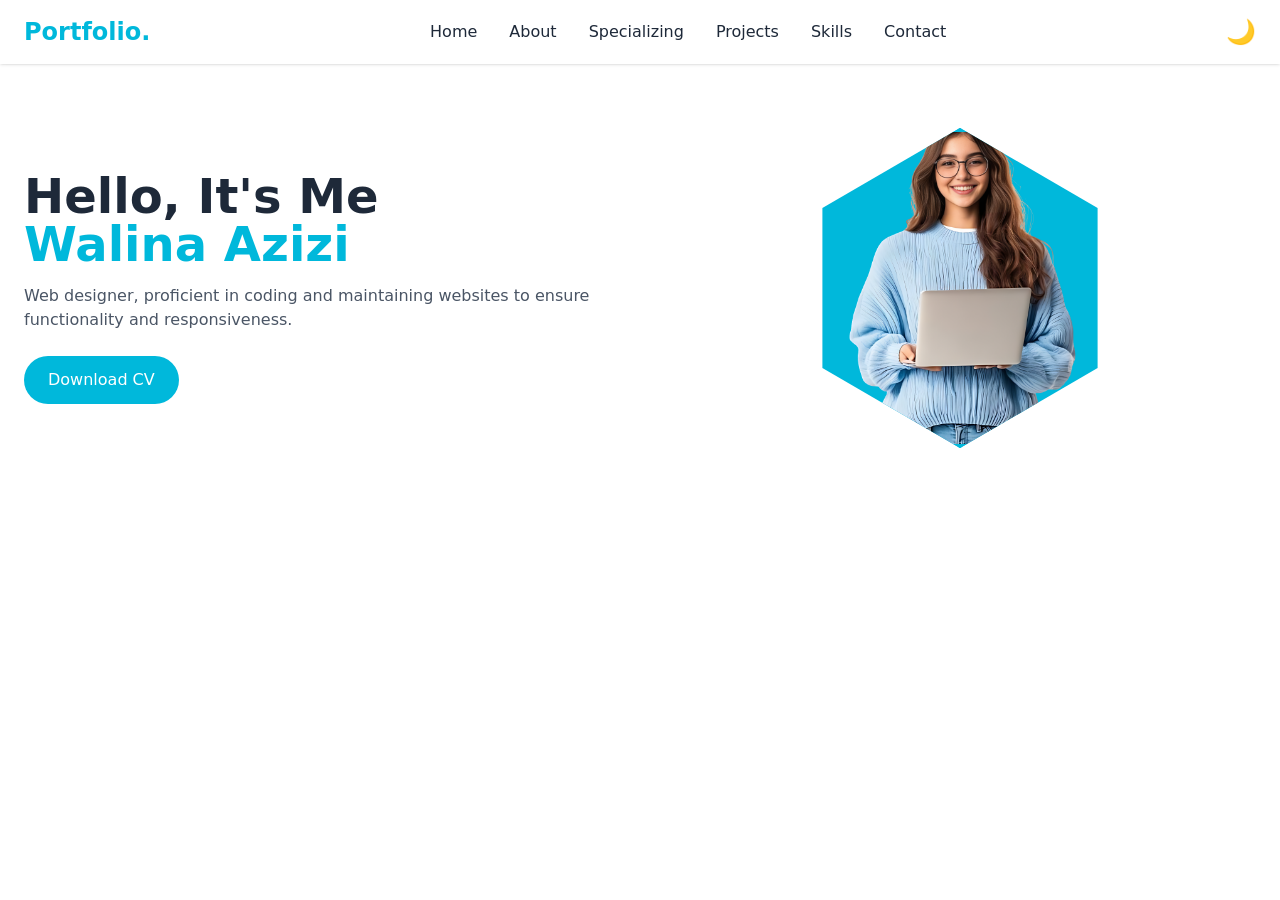
==== index.html @ a71f0e38 "add nav" ====
<!DOCTYPE html>
<html lang="en">
<head>
<meta charset="UTF-8">
<meta name="viewport" content="width=device-width, initial-scale=1.0">
<title>Walina Azizi Portfolio</title>
<link rel="stylesheet" href="output.css" />
<script>
tailwind.config = { darkMode: 'class' }
</script>

<style>
html { scroll-behavior: smooth; }
/* Hexagon shape using clip-path */

/* Hexagon with sharp top and bottom points */
.hexagon {
  clip-path: polygon(
    50% 0%,    /* top point */
    93% 25%,   /* top-right */
    93% 75%,   /* bottom-right */
    50% 100%,  /* bottom point */
    7% 75%,    /* bottom-left */
    7% 25%     /* top-left */
  );
}

/* Glowing cyan shadow */
.shadow-glow {
  box-shadow: 0 0 20px rgba(14, 165, 233, 0.7), 0 0 40px rgba(14, 165, 233, 0.5);
}

</style>

</head>

<body class="bg-white dark:bg-[#0f172a] text-gray-800 dark:text-white transition duration-500">

<!-- NAVBAR -->
<nav class="fixed w-full bg-white/80 dark:bg-[#0f172a]/90 backdrop-blur z-50 shadow">
<div class="max-w-7xl mx-auto px-6 py-4 flex justify-between items-center">

<h1 class="text-2xl font-bold text-cyan-500">Portfolio.</h1>

<ul class="hidden md:flex gap-8 font-medium">
<li><a href="#home" class="hover:text-cyan-500">Home</a></li>
<li><a href="#about" class="hover:text-cyan-500">About</a></li>
<li><a href="#specializing" class="hover:text-cyan-500">Specializing</a></li>
<li><a href="#projects" class="hover:text-cyan-500">Projects</a></li>
<li><a href="#skills" class="hover:text-cyan-500">Skills</a></li>
<li><a href="#contact" class="hover:text-cyan-500">Contact</a></li>
</ul>

<div class="flex items-center gap-4">
<button onclick="toggleTheme()" id="themeBtn" class="text-2xl">
🌙
</button>

<button onclick="toggleMenu()" class="md:hidden text-2xl">☰</button>
</div>

</div>

<!-- Mobile Menu -->
<div id="mobileMenu" class="hidden md:hidden bg-white dark:bg-[#0f172a] px-6 pb-4">
<a href="#home" class="block py-2">Home</a>
<a href="#about" class="block py-2">About</a>
<a href="#specializing" class="block py-2">Specializing</a>
<a href="#projects" class="block py-2">Projects</a>
<a href="#skills" class="block py-2">Skills</a>
<a href="#contact" class="block py-2">Contact</a>
</div>
</nav>


<!-- HOME -->
<section id="home" class="pt-32 pb-20 max-w-7xl mx-auto px-6 grid md:grid-cols-2 items-center gap-12">

<div class="text-center md:text-left">
<h2 class="text-4xl md:text-5xl font-bold mb-4">
Hello, It's Me <br>
<span class="text-cyan-500">Walina Azizi</span>
</h2>

<p class="mb-6 text-gray-600 dark:text-gray-300">
Web designer, proficient in coding and maintaining websites to ensure functionality and responsiveness.
</p>

<button class="bg-cyan-500 text-white px-6 py-3 rounded-full hover:scale-105 transition">
Download CV
</button>
</div>

<div class="flex justify-center">
<div class="hexagon w-60 h-60 md:w-80 md:h-80 border-4 border-cyan-500 shadow-glow bg-cyan-500 overflow-hidden flex items-center justify-center">
<img src="img9.png" class="w-40 md:w-64 object-cover">
</div>
</div>

</section>
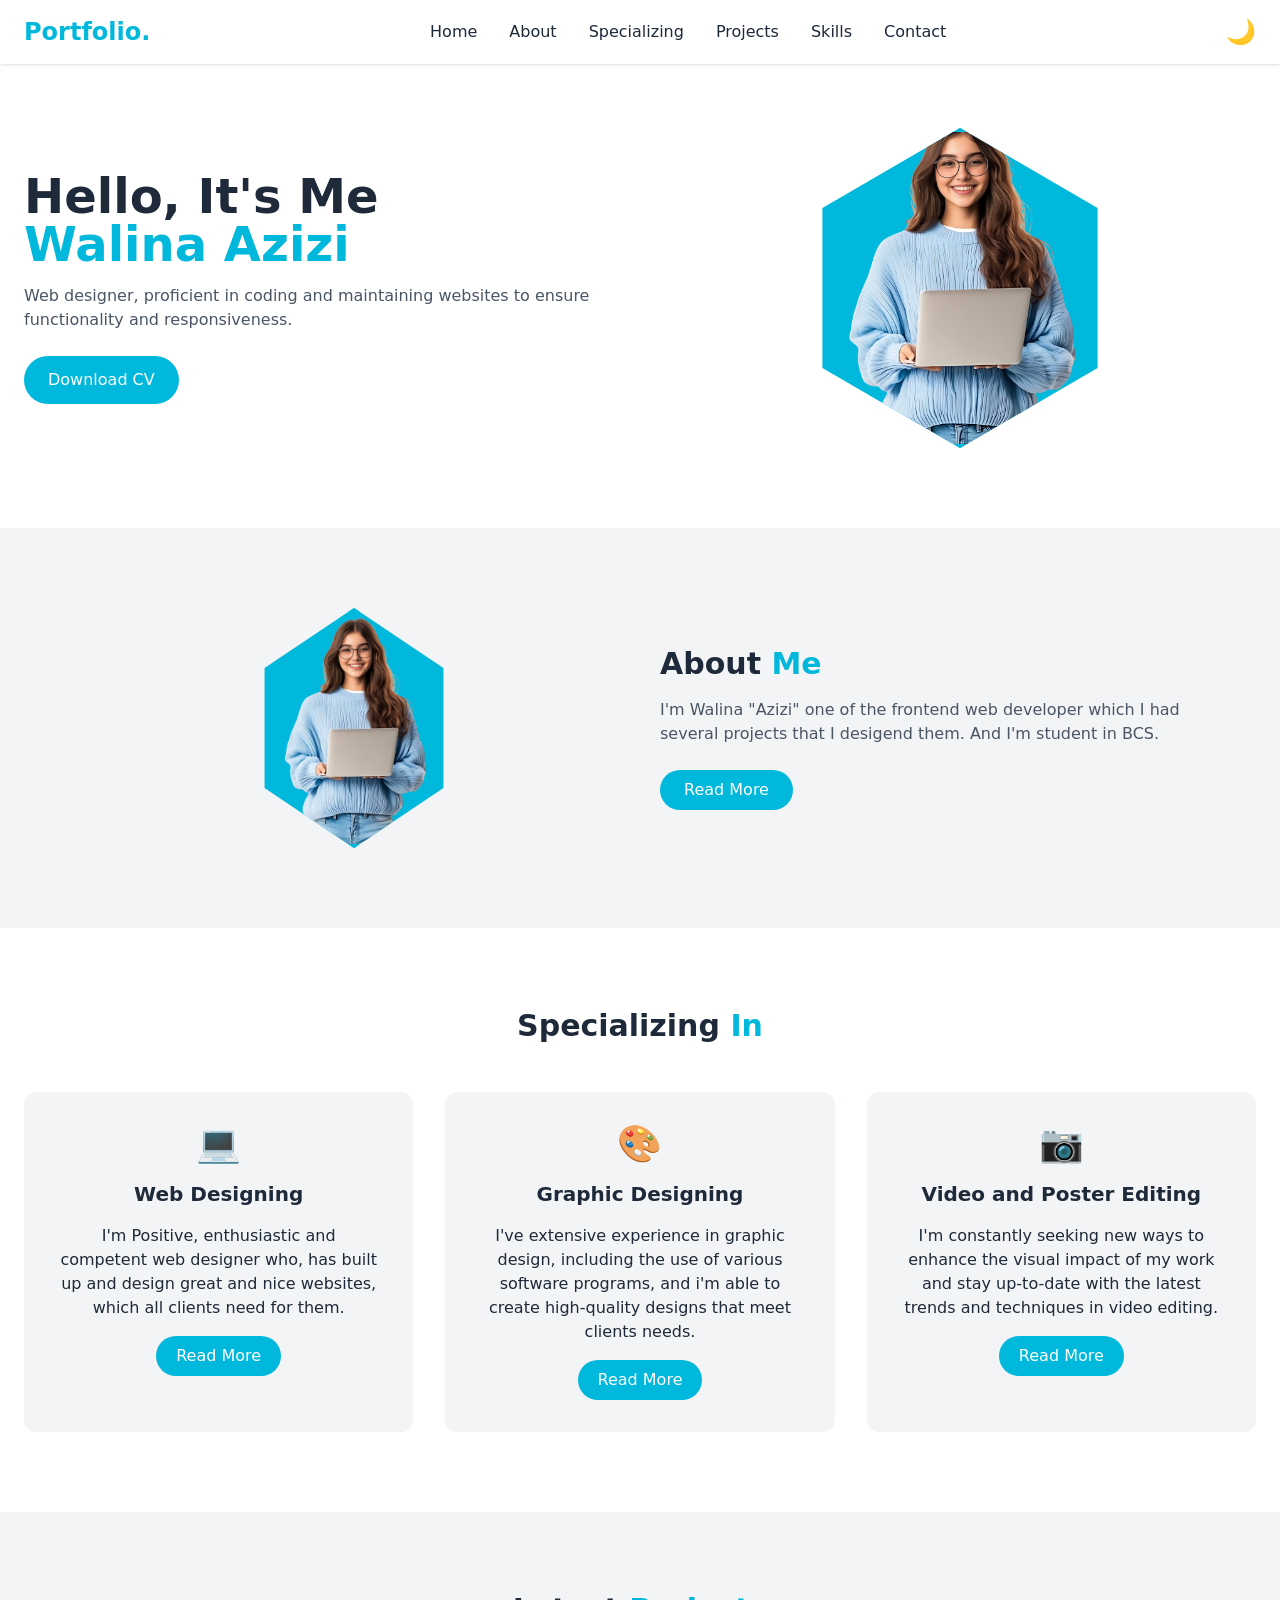
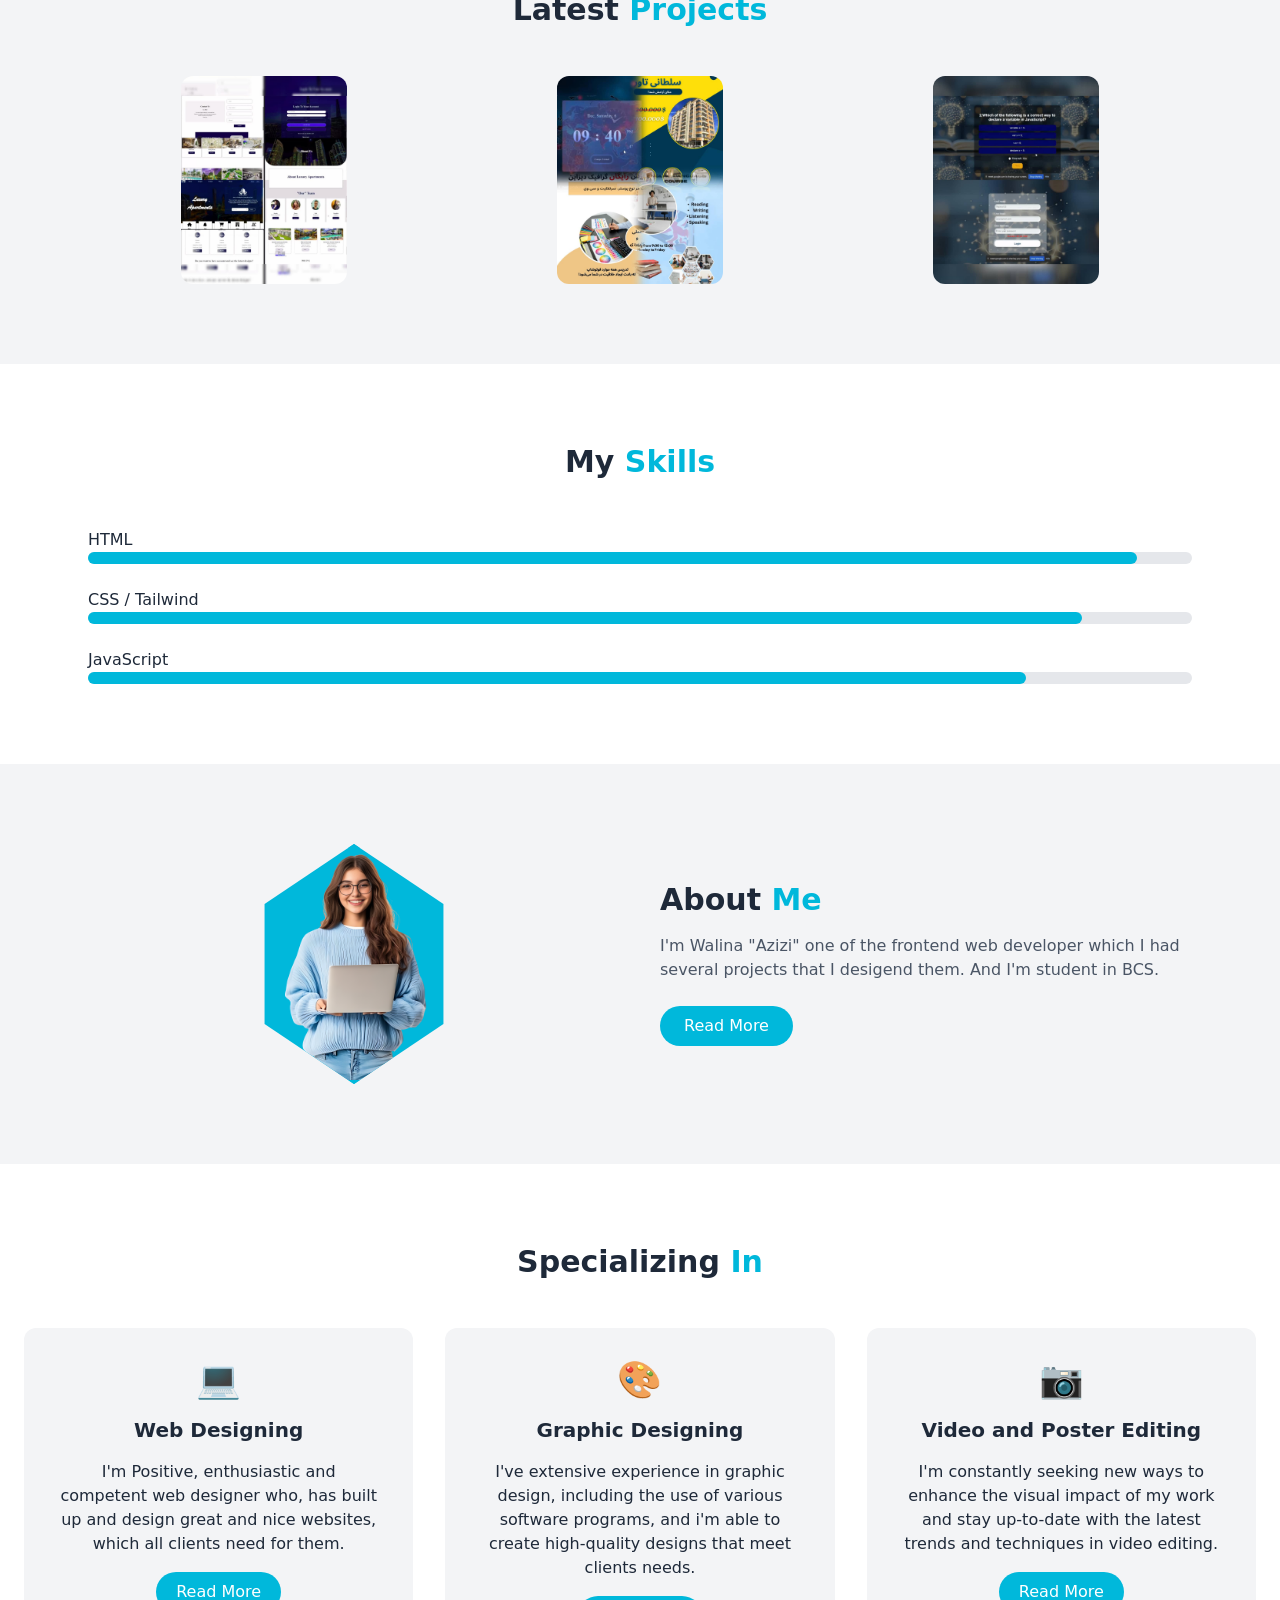
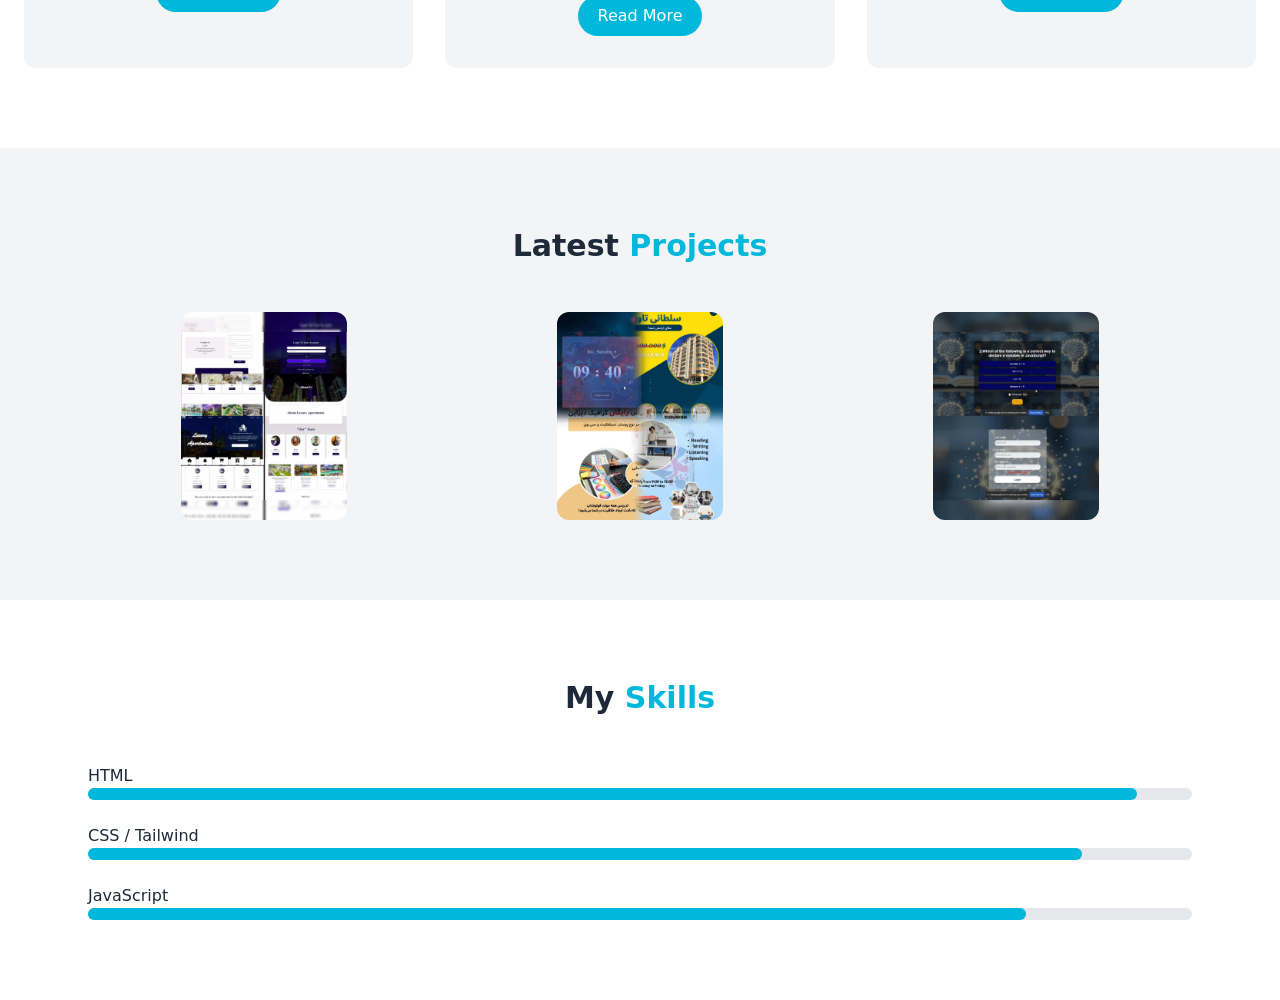
==== commit 336ea327: "add skil section" ====
--- a/index.html
+++ b/index.html
@@ -98,3 +98,281 @@
 </div>
 
 </section>
+<!-- ABOUT -->
+<section id="about" class="bg-gray-100 dark:bg-[#1e293b] py-20">
+<div class="max-w-6xl mx-auto px-6 grid md:grid-cols-2 gap-10 items-center">
+
+<div class="flex justify-center">
+<div class="hexagon w-52 h-60 border-4 border-cyan-500 bg-cyan-500 overflow-hidden flex items-center justify-center">
+<img src="img9.png" class="w-40 object-cover">
+</div>
+</div>
+
+<div class="text-center md:text-left">
+<h3 class="text-3xl font-bold mb-4">
+About <span class="text-cyan-500">Me</span>
+</h3>
+<p class="mb-6 text-gray-600 dark:text-gray-300">
+I'm Walina "Azizi" one of the frontend web developer which I had several projects that I desigend them. And I'm student in BCS.
+</p>
+<button class="bg-cyan-500 text-white px-6 py-2 rounded-full">
+Read More
+</button>
+</div>
+
+</div>
+</section>
+
+<!--  Specializing -->
+<section id="specializing" class="py-20 max-w-7xl mx-auto px-6">
+<h3 class="text-3xl font-bold text-center mb-12">
+  Specializing <span class="text-cyan-500">In</span>
+</h3>
+
+<div class="grid md:grid-cols-3 gap-8">
+
+<div class="p-8 bg-gray-100 dark:bg-[#1e293b] rounded-xl text-center hover:scale-105 transition">
+<div class="text-4xl text-cyan-500 mb-4">💻</div>
+<h4 class="font-bold text-xl mb-4">Web Designing</h4>
+<p class="mb-4"> I'm Positive, enthusiastic and
+  competent web designer who,
+  has built up and design great and
+  nice websites, which all clients
+  need for them.</p>
+<button class="bg-cyan-500 text-white px-5 py-2 rounded-full">Read More</button>
+</div>
+
+<div class="p-8 bg-gray-100 dark:bg-[#1e293b] rounded-xl text-center hover:scale-105 transition">
+<div class="text-4xl text-cyan-500 mb-4">🎨</div>
+<h4 class="font-bold text-xl mb-4">Graphic Designing</h4>
+<p class="mb-4">I've extensive experience in graphic design, including the use of various
+  software programs, and i'm able
+  to create high-quality designs
+  that meet clients needs.</p>
+<button class="bg-cyan-500 text-white px-5 py-2 rounded-full">Read More</button>
+</div>
+
+<div class="p-8 bg-gray-100 dark:bg-[#1e293b] rounded-xl text-center hover:scale-105 transition">
+<div class="text-4xl text-cyan-500 mb-4">📷</div>
+<h4 class="font-bold text-xl mb-4">Video and Poster Editing</h4>
+<p class="mb-4">I'm constantly seeking new ways to
+  enhance the visual impact
+  of my work and stay up-to-date
+  with the latest trends and
+  techniques in video editing.</p>
+<button class="bg-cyan-500 text-white px-5 py-2 rounded-full">Read More</button>
+</div>
+
+</div>
+</section>
+
+
+<!-- PROJECTS  -->
+<section id="projects" class="py-20 bg-gray-100 dark:bg-[#1e293b]">
+<div class="max-w-6xl mx-auto px-6">
+
+<h3 class="text-3xl font-bold text-center mb-12">
+Latest <span class="text-cyan-500">Projects</span>
+</h3>
+
+<div class="grid sm:grid-cols-2 md:grid-cols-3 gap-6">
+
+<div class="rounded-xl overflow-hidden group relative max-w-xs mx-auto">
+<img src="project5.jpeg" class="w-full h-52 object-cover">
+<div class="absolute inset-0 bg-cyan-500/80 flex items-center justify-center opacity-0 group-hover:opacity-100 transition">
+<button class="bg-white text-black px-4 py-2 rounded-full text-sm">
+View
+</button>
+</div>
+</div>
+
+<div class="rounded-xl overflow-hidden group relative max-w-xs mx-auto">
+<img src="project2.jpeg" class="w-full h-52 object-cover">
+<div class="absolute inset-0 bg-cyan-500/80 flex items-center justify-center opacity-0 group-hover:opacity-100 transition">
+<button class="bg-white text-black px-4 py-2 rounded-full text-sm">
+View
+</button>
+</div>
+</div>
+
+<div class="rounded-xl overflow-hidden group relative max-w-xs mx-auto">
+<img src="project4.jpeg" class="w-full h-52 object-cover">
+<div class="absolute inset-0 bg-cyan-500/80 flex items-center justify-center opacity-0 group-hover:opacity-100 transition">
+<button class="bg-white text-black px-4 py-2 rounded-full text-sm">
+View
+</button>
+</div>
+</div>
+
+</div>
+</div>
+</section>
+
+<!-- SKILLS  -->
+<section id="skills" class="py-20 max-w-6xl mx-auto px-6">
+<h3 class="text-3xl font-bold text-center mb-12">
+My <span class="text-cyan-500">Skills</span>
+</h3>
+
+<div class="space-y-6">
+<div>
+<p>HTML</p>
+<div class="w-full bg-gray-200 dark:bg-gray-700 rounded-full h-3">
+<div class="bg-cyan-500 h-3 rounded-full w-[95%]"></div>
+</div>
+</div>
+
+<div>
+<p>CSS / Tailwind</p>
+<div class="w-full bg-gray-200 dark:bg-gray-700 rounded-full h-3">
+<div class="bg-cyan-500 h-3 rounded-full w-[90%]"></div>
+</div>
+</div>
+
+<div>
+<p>JavaScript</p>
+<div class="w-full bg-gray-200 dark:bg-gray-700 rounded-full h-3">
+<div class="bg-cyan-500 h-3 rounded-full w-[85%]"></div>
+</div>
+</div>
+</div>
+</section>
+<!-- ABOUT -->
+<section id="about" class="bg-gray-100 dark:bg-[#1e293b] py-20">
+<div class="max-w-6xl mx-auto px-6 grid md:grid-cols-2 gap-10 items-center">
+
+<div class="flex justify-center">
+<div class="hexagon w-52 h-60 border-4 border-cyan-500 bg-cyan-500 overflow-hidden flex items-center justify-center">
+<img src="img9.png" class="w-40 object-cover">
+</div>
+</div>
+
+<div class="text-center md:text-left">
+<h3 class="text-3xl font-bold mb-4">
+About <span class="text-cyan-500">Me</span>
+</h3>
+<p class="mb-6 text-gray-600 dark:text-gray-300">
+I'm Walina "Azizi" one of the frontend web developer which I had several projects that I desigend them. And I'm student in BCS.
+</p>
+<button class="bg-cyan-500 text-white px-6 py-2 rounded-full">
+Read More
+</button>
+</div>
+
+</div>
+</section>
+
+<!--  Specializing -->
+<section id="specializing" class="py-20 max-w-7xl mx-auto px-6">
+<h3 class="text-3xl font-bold text-center mb-12">
+  Specializing <span class="text-cyan-500">In</span>
+</h3>
+
+<div class="grid md:grid-cols-3 gap-8">
+
+<div class="p-8 bg-gray-100 dark:bg-[#1e293b] rounded-xl text-center hover:scale-105 transition">
+<div class="text-4xl text-cyan-500 mb-4">💻</div>
+<h4 class="font-bold text-xl mb-4">Web Designing</h4>
+<p class="mb-4"> I'm Positive, enthusiastic and
+  competent web designer who,
+  has built up and design great and
+  nice websites, which all clients
+  need for them.</p>
+<button class="bg-cyan-500 text-white px-5 py-2 rounded-full">Read More</button>
+</div>
+
+<div class="p-8 bg-gray-100 dark:bg-[#1e293b] rounded-xl text-center hover:scale-105 transition">
+<div class="text-4xl text-cyan-500 mb-4">🎨</div>
+<h4 class="font-bold text-xl mb-4">Graphic Designing</h4>
+<p class="mb-4">I've extensive experience in graphic design, including the use of various
+  software programs, and i'm able
+  to create high-quality designs
+  that meet clients needs.</p>
+<button class="bg-cyan-500 text-white px-5 py-2 rounded-full">Read More</button>
+</div>
+
+<div class="p-8 bg-gray-100 dark:bg-[#1e293b] rounded-xl text-center hover:scale-105 transition">
+<div class="text-4xl text-cyan-500 mb-4">📷</div>
+<h4 class="font-bold text-xl mb-4">Video and Poster Editing</h4>
+<p class="mb-4">I'm constantly seeking new ways to
+  enhance the visual impact
+  of my work and stay up-to-date
+  with the latest trends and
+  techniques in video editing.</p>
+<button class="bg-cyan-500 text-white px-5 py-2 rounded-full">Read More</button>
+</div>
+
+</div>
+</section>
+
+
+<!-- PROJECTS  -->
+<section id="projects" class="py-20 bg-gray-100 dark:bg-[#1e293b]">
+<div class="max-w-6xl mx-auto px-6">
+
+<h3 class="text-3xl font-bold text-center mb-12">
+Latest <span class="text-cyan-500">Projects</span>
+</h3>
+
+<div class="grid sm:grid-cols-2 md:grid-cols-3 gap-6">
+
+<div class="rounded-xl overflow-hidden group relative max-w-xs mx-auto">
+<img src="project5.jpeg" class="w-full h-52 object-cover">
+<div class="absolute inset-0 bg-cyan-500/80 flex items-center justify-center opacity-0 group-hover:opacity-100 transition">
+<button class="bg-white text-black px-4 py-2 rounded-full text-sm">
+View
+</button>
+</div>
+</div>
+
+<div class="rounded-xl overflow-hidden group relative max-w-xs mx-auto">
+<img src="project2.jpeg" class="w-full h-52 object-cover">
+<div class="absolute inset-0 bg-cyan-500/80 flex items-center justify-center opacity-0 group-hover:opacity-100 transition">
+<button class="bg-white text-black px-4 py-2 rounded-full text-sm">
+View
+</button>
+</div>
+</div>
+
+<div class="rounded-xl overflow-hidden group relative max-w-xs mx-auto">
+<img src="project4.jpeg" class="w-full h-52 object-cover">
+<div class="absolute inset-0 bg-cyan-500/80 flex items-center justify-center opacity-0 group-hover:opacity-100 transition">
+<button class="bg-white text-black px-4 py-2 rounded-full text-sm">
+View
+</button>
+</div>
+</div>
+
+</div>
+</div>
+</section>
+
+<!-- SKILLS  -->
+<section id="skills" class="py-20 max-w-6xl mx-auto px-6">
+<h3 class="text-3xl font-bold text-center mb-12">
+My <span class="text-cyan-500">Skills</span>
+</h3>
+
+<div class="space-y-6">
+<div>
+<p>HTML</p>
+<div class="w-full bg-gray-200 dark:bg-gray-700 rounded-full h-3">
+<div class="bg-cyan-500 h-3 rounded-full w-[95%]"></div>
+</div>
+</div>
+
+<div>
+<p>CSS / Tailwind</p>
+<div class="w-full bg-gray-200 dark:bg-gray-700 rounded-full h-3">
+<div class="bg-cyan-500 h-3 rounded-full w-[90%]"></div>
+</div>
+</div>
+
+<div>
+<p>JavaScript</p>
+<div class="w-full bg-gray-200 dark:bg-gray-700 rounded-full h-3">
+<div class="bg-cyan-500 h-3 rounded-full w-[85%]"></div>
+</div>
+</div>
+</div>
+</section>
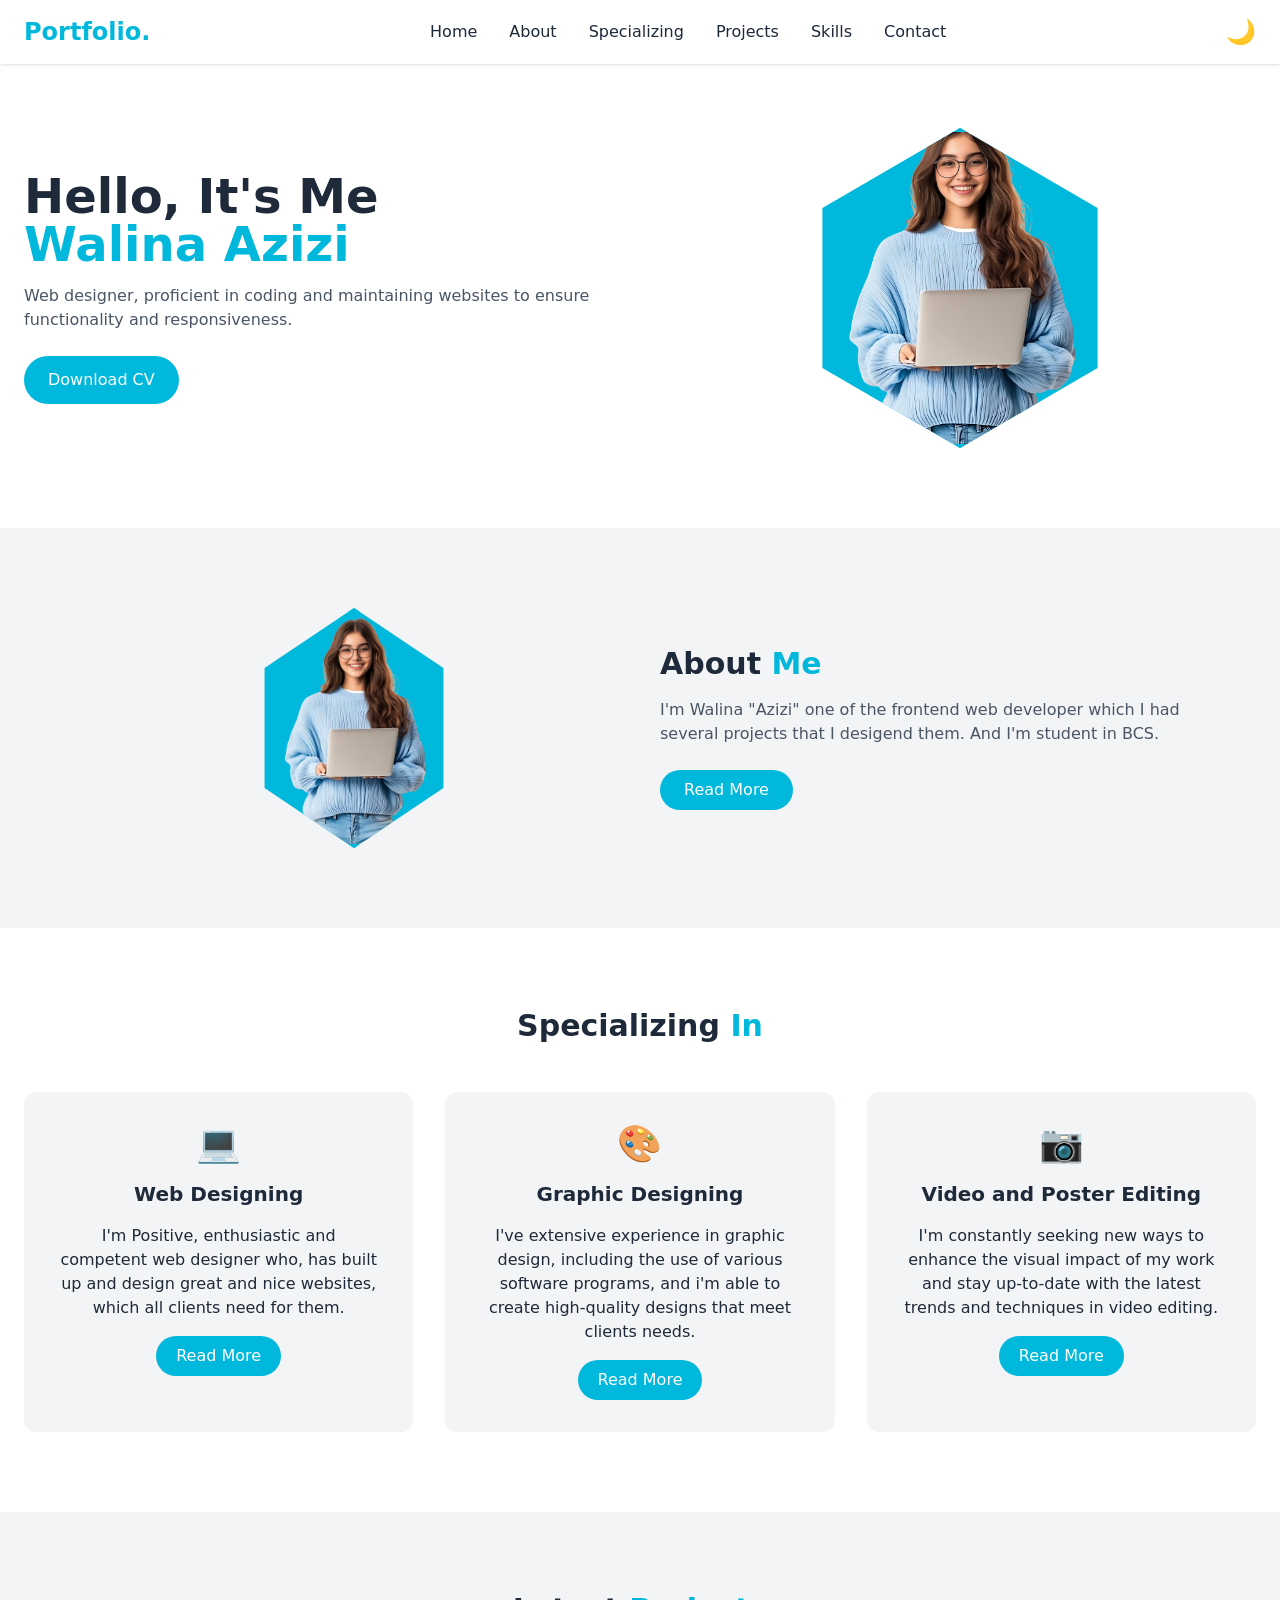
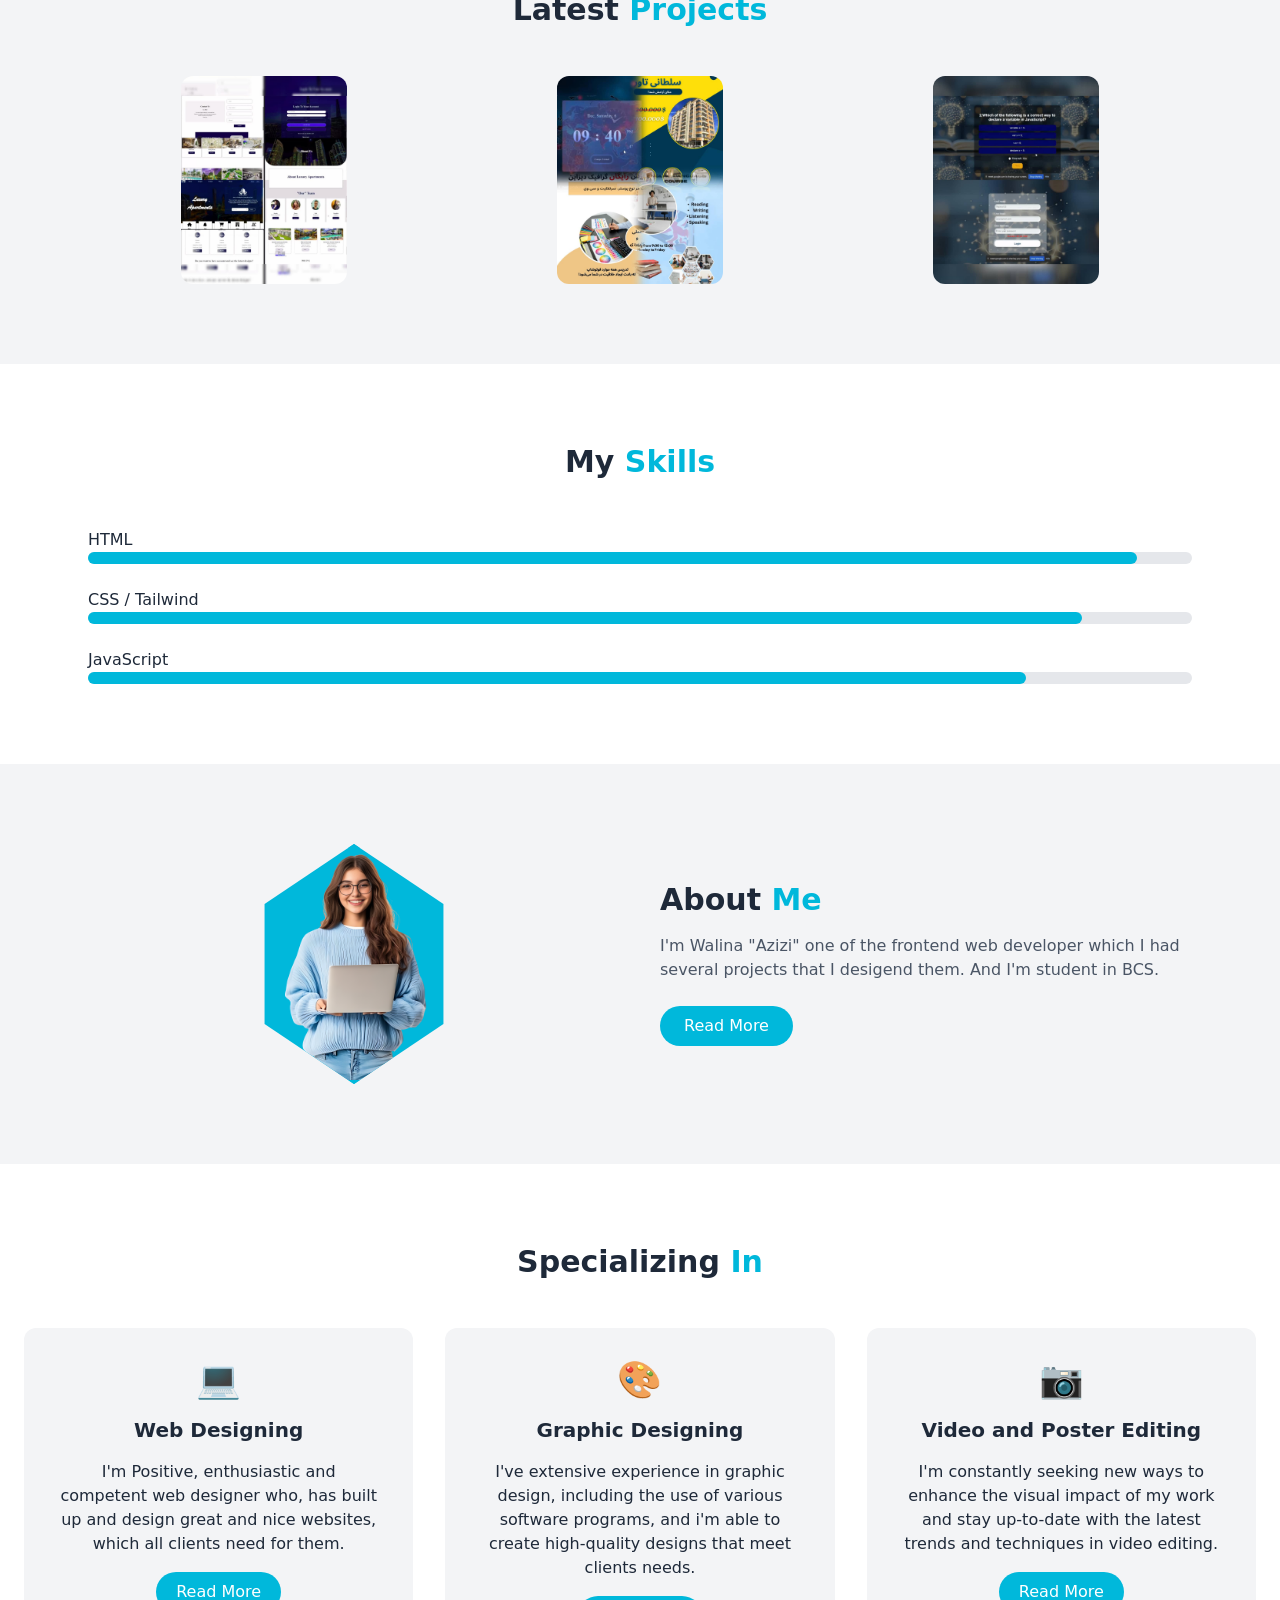
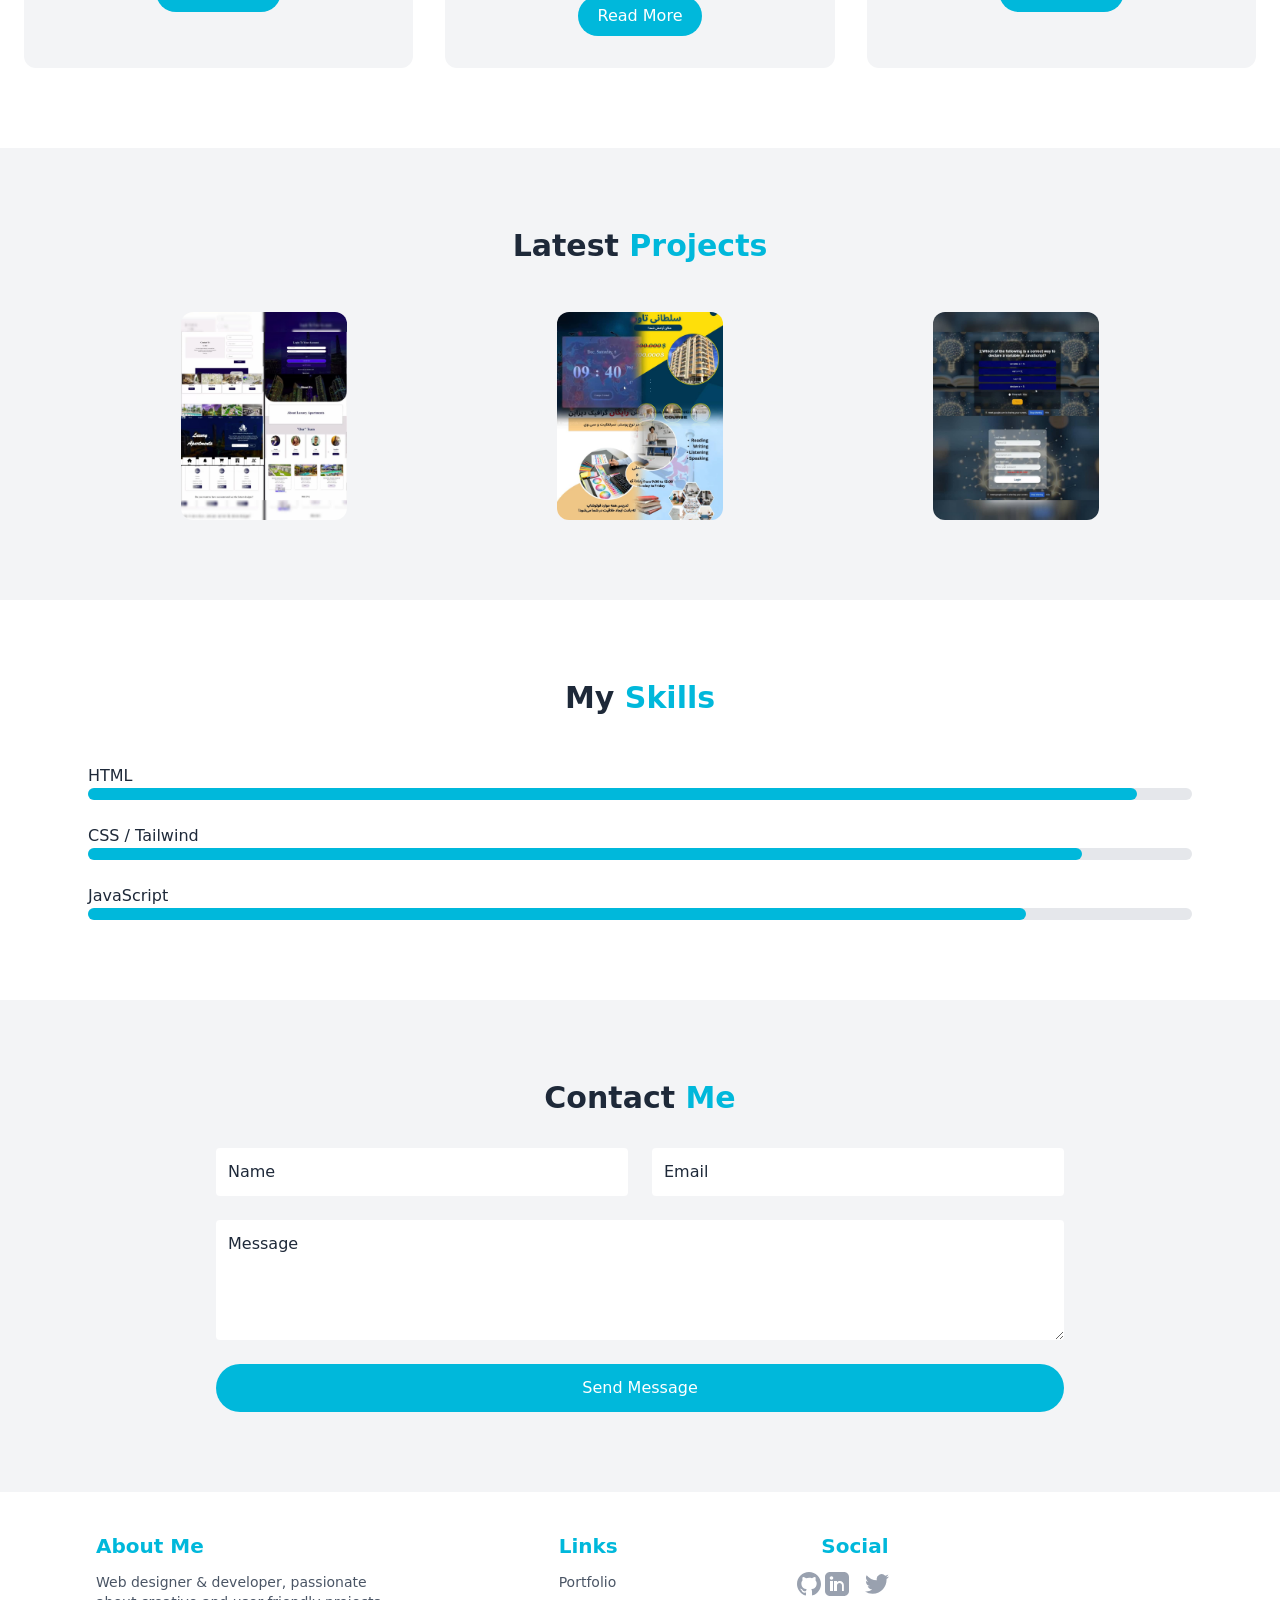
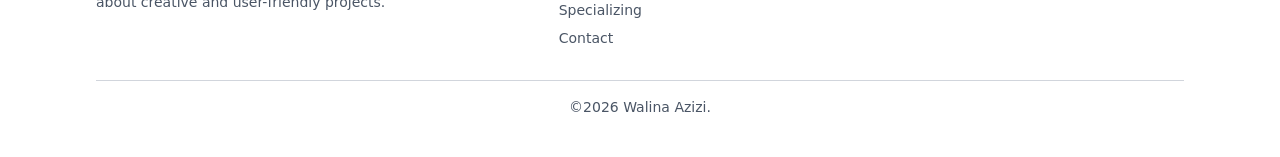
==== commit 7055e0e9: "add contact and footer" ====
--- a/index.html
+++ b/index.html
@@ -375,4 +375,83 @@
 </div>
 </div>
 </div>
-</section>+</section>
+
+<!--  CONTACT -->
+<section id="contact" class="py-20 bg-gray-100 dark:bg-[#1e293b]">
+<div class="max-w-4xl mx-auto px-6">
+<h3 class="text-3xl font-bold text-center mb-8">
+Contact <span class="text-cyan-500">Me</span>
+</h3>
+
+<form class="grid md:grid-cols-2 gap-6">
+<input type="text" placeholder="Name" class="p-3 rounded bg-white dark:bg-[#0f172a]">
+<input type="email" placeholder="Email" class="p-3 rounded bg-white dark:bg-[#0f172a]">
+<textarea rows="4" placeholder="Message" class="md:col-span-2 p-3 rounded bg-white dark:bg-[#0f172a]"></textarea>
+<button class="md:col-span-2 bg-cyan-500 text-white py-3 rounded-full glow">
+Send Message
+</button>
+</form>
+</div>
+</section>
+
+<footer class="bg-white dark:bg-[#0f172a] text-gray-800 dark:text-gray-300 py-10 transition duration-500">
+  <div class="max-w-6xl mx-auto px-4 sm:px-6 lg:px-8">
+    
+    <div class="flex flex-col md:flex-row justify-between space-y-8 md:space-y-0">
+      
+      <!-- About -->
+      <div class="md:w-1/3">
+        <h3 class="text-xl font-semibold text-cyan-500 mb-3">About Me</h3>
+        <p class="text-gray-600 dark:text-gray-400 text-sm">
+          Web designer & developer, passionate <br> about creative and user-friendly projects.
+        </p>
+      </div>
+      
+      <!-- Links -->
+      <div class="md:w-1/3 ">
+        <h3 class="text-xl font-semibold text-cyan-500 mb-3">Links</h3>
+        <ul class="space-y-2 text-sm ">
+          <li><a href="#" class="text-gray-600 dark:text-gray-400 hover:text-cyan-500 transition">Portfolio</a></li>
+          <li><a href="#specializing" class="text-gray-600 dark:text-gray-400 hover:text-cyan-500 transition">Specializing</a></li>
+          <li><a href="#contact" class="text-gray-600 dark:text-gray-400 hover:text-cyan-500 transition">Contact</a></li>
+        </ul>
+      </div>
+      
+      <!-- Social -->
+      <div class="md:w-1/3 -ml-50">
+        <h3 class="text-xl font-semibold text-cyan-500 mb-3">Social</h3>
+        <div class="flex -ml-6 space-x-4">
+          <a href="#" class="text-gray-400 dark:text-gray-400 hover:text-cyan-500 transition">
+            <svg class="w-6 h-6 fill-current" viewBox="0 0 24 24">
+              <path d="M12 0C5.372 0 0 5.372 0 12c0 5.302 3.438 9.8 8.205 11.387.6.11.82-.26.82-.577v-2.234c-3.338.726-4.033-1.415-4.033-1.415-.546-1.387-1.333-1.756-1.333-1.756-1.089-.745.082-.729.082-.729 1.205.084 1.838 1.238 1.838 1.238 1.07 1.835 2.807 1.305 3.492.997.108-.775.418-1.305.762-1.605-2.665-.305-5.466-1.332-5.466-5.932 0-1.31.468-2.382 1.236-3.222-.123-.304-.536-1.524.117-3.176 0 0 1.008-.322 3.3 1.23a11.5 11.5 0 013.003-.403c1.02.005 2.047.138 3.003.403 2.292-1.552 3.297-1.23 3.297-1.23.655 1.652.242 2.872.12 3.176.77.84 1.236 1.912 1.236 3.222 0 4.61-2.804 5.624-5.475 5.921.43.37.823 1.096.823 2.207v3.277c0 .32.216.694.825.576C20.565 21.796 24 17.298 24 12c0-6.628-5.372-12-12-12z"/>
+            </svg>
+          </a>
+          <!-- LinkedIn Icon -->
+          <a href="#" class="text-gray-400 :text-cyan-500 transition">
+            <svg class="w-6 h-6 fill-current -ml-3" viewBox="0 0 24 24">
+              <path d="M19 0h-14c-2.761 0-5 2.239-5 5v14c0 2.761 2.239 5 5 5h14c2.761 0 5-2.239 5-5v-14c0-2.761-2.239-5-5-5zm-11 19h-3v-10h3v10zm-1.5-11.268c-.966 0-1.75-.785-1.75-1.75s.784-1.75 1.75-1.75 1.75.785 1.75 1.75-.784 1.75-1.75 1.75zm13.5 11.268h-3v-5.5c0-1.379-1.121-2.5-2.5-2.5s-2.5 1.121-2.5 2.5v5.5h-3v-10h3v1.367c.654-.897 1.724-1.367 2.854-1.367 2.206 0 4 1.794 4 4v6z"/>
+            </svg>
+          </a>
+          <!-- Twitter Icon -->
+          <a href="#" class="text-gray-400 hover:text-cyan-500 transition">
+            <svg class="w-6 h-6 fill-current" viewBox="0 0 24 24">
+              <path d="M24 4.557a9.83 9.83 0 01-2.828.775 4.932 4.932 0 002.165-2.724c-.951.564-2.005.974-3.127 1.195a4.918 4.918 0 00-8.384 4.482A13.945 13.945 0 011.671 3.149a4.918 4.918 0 001.523 6.574 4.902 4.902 0 01-2.229-.616v.061a4.918 4.918 0 003.946 4.827 4.902 4.902 0 01-2.224.085 4.918 4.918 0 004.588 3.417 9.867 9.867 0 01-6.102 2.104c-.395 0-.786-.023-1.17-.068a13.945 13.945 0 007.548 2.212c9.057 0 14.009-7.513 14.009-14.009 0-.213-.005-.425-.014-.636A10.012 10.012 0 0024 4.557z"/>
+            </svg>
+          </a>
+     
+        </div>
+      </div>
+
+    </div>
+
+    <!-- Bottom -->
+    <div class="mt-8 border-t border-gray-300 dark:border-gray-700 pt-4 text-center text-gray-600 dark:text-gray-400 text-sm">
+       &copy;2026 Walina Azizi.
+    </div>
+
+  </div>
+</footer>
+       
+</body>
+</html>
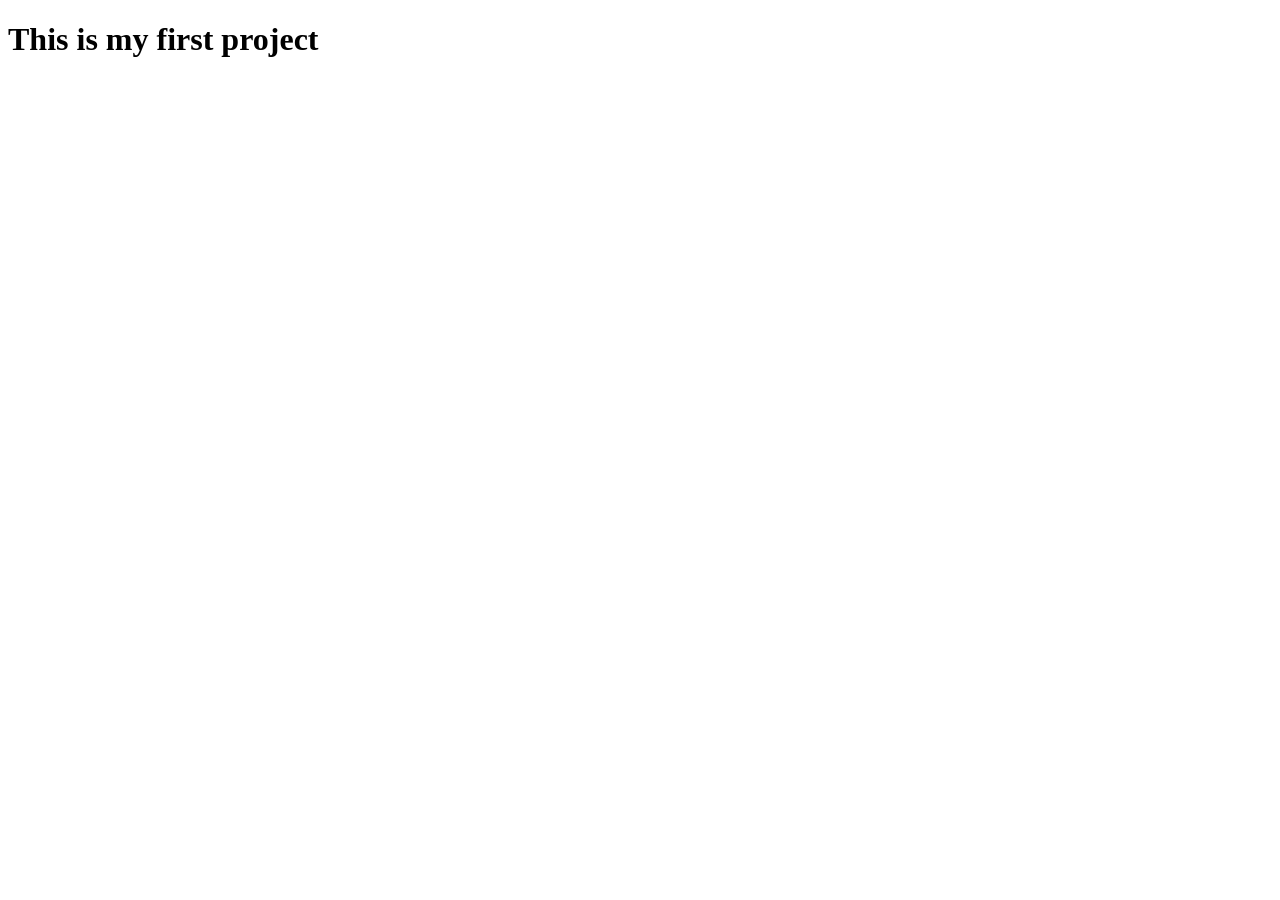
==== commit c8e8ebe6: "add javascript from neda b" ====
--- a/index.html
+++ b/index.html
@@ -1,457 +1,38 @@
 <!DOCTYPE html>
 <html lang="en">
 <head>
-<meta charset="UTF-8">
-<meta name="viewport" content="width=device-width, initial-scale=1.0">
-<title>Walina Azizi Portfolio</title>
-<link rel="stylesheet" href="output.css" />
+    <meta charset="UTF-8">
+    <meta name="viewport" content="width=, initial-scale=1.0">
+    <title>Document</title>
+</head>
+<body>
+    <h1>This is my first project</h1>
+</body>
+</html>
+<!-- JAVASCRIPT -->
 <script>
-tailwind.config = { darkMode: 'class' }
+function toggleMenu(){
+document.getElementById('mobileMenu').classList.toggle('hidden')
+}
+
+function toggleTheme(){
+document.documentElement.classList.toggle('dark')
+let btn = document.getElementById('themeBtn')
+
+if(document.documentElement.classList.contains('dark')){
+btn.textContent = "☀"
+localStorage.setItem('theme','dark')
+}else{
+btn.textContent = "🌙"
+localStorage.setItem('theme','light')
+}
+}
+
+if(localStorage.getItem('theme')==='dark'){
+document.documentElement.classList.add('dark')
+document.getElementById('themeBtn').textContent="☀"
+}
 </script>
 
-<style>
-html { scroll-behavior: smooth; }
-/* Hexagon shape using clip-path */
-
-/* Hexagon with sharp top and bottom points */
-.hexagon {
-  clip-path: polygon(
-    50% 0%,    /* top point */
-    93% 25%,   /* top-right */
-    93% 75%,   /* bottom-right */
-    50% 100%,  /* bottom point */
-    7% 75%,    /* bottom-left */
-    7% 25%     /* top-left */
-  );
-}
-
-/* Glowing cyan shadow */
-.shadow-glow {
-  box-shadow: 0 0 20px rgba(14, 165, 233, 0.7), 0 0 40px rgba(14, 165, 233, 0.5);
-}
-
-</style>
-
-</head>
-
-<body class="bg-white dark:bg-[#0f172a] text-gray-800 dark:text-white transition duration-500">
-
-<!-- NAVBAR -->
-<nav class="fixed w-full bg-white/80 dark:bg-[#0f172a]/90 backdrop-blur z-50 shadow">
-<div class="max-w-7xl mx-auto px-6 py-4 flex justify-between items-center">
-
-<h1 class="text-2xl font-bold text-cyan-500">Portfolio.</h1>
-
-<ul class="hidden md:flex gap-8 font-medium">
-<li><a href="#home" class="hover:text-cyan-500">Home</a></li>
-<li><a href="#about" class="hover:text-cyan-500">About</a></li>
-<li><a href="#specializing" class="hover:text-cyan-500">Specializing</a></li>
-<li><a href="#projects" class="hover:text-cyan-500">Projects</a></li>
-<li><a href="#skills" class="hover:text-cyan-500">Skills</a></li>
-<li><a href="#contact" class="hover:text-cyan-500">Contact</a></li>
-</ul>
-
-<div class="flex items-center gap-4">
-<button onclick="toggleTheme()" id="themeBtn" class="text-2xl">
-🌙
-</button>
-
-<button onclick="toggleMenu()" class="md:hidden text-2xl">☰</button>
-</div>
-
-</div>
-
-<!-- Mobile Menu -->
-<div id="mobileMenu" class="hidden md:hidden bg-white dark:bg-[#0f172a] px-6 pb-4">
-<a href="#home" class="block py-2">Home</a>
-<a href="#about" class="block py-2">About</a>
-<a href="#specializing" class="block py-2">Specializing</a>
-<a href="#projects" class="block py-2">Projects</a>
-<a href="#skills" class="block py-2">Skills</a>
-<a href="#contact" class="block py-2">Contact</a>
-</div>
-</nav>
-
-
-<!-- HOME -->
-<section id="home" class="pt-32 pb-20 max-w-7xl mx-auto px-6 grid md:grid-cols-2 items-center gap-12">
-
-<div class="text-center md:text-left">
-<h2 class="text-4xl md:text-5xl font-bold mb-4">
-Hello, It's Me <br>
-<span class="text-cyan-500">Walina Azizi</span>
-</h2>
-
-<p class="mb-6 text-gray-600 dark:text-gray-300">
-Web designer, proficient in coding and maintaining websites to ensure functionality and responsiveness.
-</p>
-
-<button class="bg-cyan-500 text-white px-6 py-3 rounded-full hover:scale-105 transition">
-Download CV
-</button>
-</div>
-
-<div class="flex justify-center">
-<div class="hexagon w-60 h-60 md:w-80 md:h-80 border-4 border-cyan-500 shadow-glow bg-cyan-500 overflow-hidden flex items-center justify-center">
-<img src="img9.png" class="w-40 md:w-64 object-cover">
-</div>
-</div>
-
-</section>
-<!-- ABOUT -->
-<section id="about" class="bg-gray-100 dark:bg-[#1e293b] py-20">
-<div class="max-w-6xl mx-auto px-6 grid md:grid-cols-2 gap-10 items-center">
-
-<div class="flex justify-center">
-<div class="hexagon w-52 h-60 border-4 border-cyan-500 bg-cyan-500 overflow-hidden flex items-center justify-center">
-<img src="img9.png" class="w-40 object-cover">
-</div>
-</div>
-
-<div class="text-center md:text-left">
-<h3 class="text-3xl font-bold mb-4">
-About <span class="text-cyan-500">Me</span>
-</h3>
-<p class="mb-6 text-gray-600 dark:text-gray-300">
-I'm Walina "Azizi" one of the frontend web developer which I had several projects that I desigend them. And I'm student in BCS.
-</p>
-<button class="bg-cyan-500 text-white px-6 py-2 rounded-full">
-Read More
-</button>
-</div>
-
-</div>
-</section>
-
-<!--  Specializing -->
-<section id="specializing" class="py-20 max-w-7xl mx-auto px-6">
-<h3 class="text-3xl font-bold text-center mb-12">
-  Specializing <span class="text-cyan-500">In</span>
-</h3>
-
-<div class="grid md:grid-cols-3 gap-8">
-
-<div class="p-8 bg-gray-100 dark:bg-[#1e293b] rounded-xl text-center hover:scale-105 transition">
-<div class="text-4xl text-cyan-500 mb-4">💻</div>
-<h4 class="font-bold text-xl mb-4">Web Designing</h4>
-<p class="mb-4"> I'm Positive, enthusiastic and
-  competent web designer who,
-  has built up and design great and
-  nice websites, which all clients
-  need for them.</p>
-<button class="bg-cyan-500 text-white px-5 py-2 rounded-full">Read More</button>
-</div>
-
-<div class="p-8 bg-gray-100 dark:bg-[#1e293b] rounded-xl text-center hover:scale-105 transition">
-<div class="text-4xl text-cyan-500 mb-4">🎨</div>
-<h4 class="font-bold text-xl mb-4">Graphic Designing</h4>
-<p class="mb-4">I've extensive experience in graphic design, including the use of various
-  software programs, and i'm able
-  to create high-quality designs
-  that meet clients needs.</p>
-<button class="bg-cyan-500 text-white px-5 py-2 rounded-full">Read More</button>
-</div>
-
-<div class="p-8 bg-gray-100 dark:bg-[#1e293b] rounded-xl text-center hover:scale-105 transition">
-<div class="text-4xl text-cyan-500 mb-4">📷</div>
-<h4 class="font-bold text-xl mb-4">Video and Poster Editing</h4>
-<p class="mb-4">I'm constantly seeking new ways to
-  enhance the visual impact
-  of my work and stay up-to-date
-  with the latest trends and
-  techniques in video editing.</p>
-<button class="bg-cyan-500 text-white px-5 py-2 rounded-full">Read More</button>
-</div>
-
-</div>
-</section>
-
-
-<!-- PROJECTS  -->
-<section id="projects" class="py-20 bg-gray-100 dark:bg-[#1e293b]">
-<div class="max-w-6xl mx-auto px-6">
-
-<h3 class="text-3xl font-bold text-center mb-12">
-Latest <span class="text-cyan-500">Projects</span>
-</h3>
-
-<div class="grid sm:grid-cols-2 md:grid-cols-3 gap-6">
-
-<div class="rounded-xl overflow-hidden group relative max-w-xs mx-auto">
-<img src="project5.jpeg" class="w-full h-52 object-cover">
-<div class="absolute inset-0 bg-cyan-500/80 flex items-center justify-center opacity-0 group-hover:opacity-100 transition">
-<button class="bg-white text-black px-4 py-2 rounded-full text-sm">
-View
-</button>
-</div>
-</div>
-
-<div class="rounded-xl overflow-hidden group relative max-w-xs mx-auto">
-<img src="project2.jpeg" class="w-full h-52 object-cover">
-<div class="absolute inset-0 bg-cyan-500/80 flex items-center justify-center opacity-0 group-hover:opacity-100 transition">
-<button class="bg-white text-black px-4 py-2 rounded-full text-sm">
-View
-</button>
-</div>
-</div>
-
-<div class="rounded-xl overflow-hidden group relative max-w-xs mx-auto">
-<img src="project4.jpeg" class="w-full h-52 object-cover">
-<div class="absolute inset-0 bg-cyan-500/80 flex items-center justify-center opacity-0 group-hover:opacity-100 transition">
-<button class="bg-white text-black px-4 py-2 rounded-full text-sm">
-View
-</button>
-</div>
-</div>
-
-</div>
-</div>
-</section>
-
-<!-- SKILLS  -->
-<section id="skills" class="py-20 max-w-6xl mx-auto px-6">
-<h3 class="text-3xl font-bold text-center mb-12">
-My <span class="text-cyan-500">Skills</span>
-</h3>
-
-<div class="space-y-6">
-<div>
-<p>HTML</p>
-<div class="w-full bg-gray-200 dark:bg-gray-700 rounded-full h-3">
-<div class="bg-cyan-500 h-3 rounded-full w-[95%]"></div>
-</div>
-</div>
-
-<div>
-<p>CSS / Tailwind</p>
-<div class="w-full bg-gray-200 dark:bg-gray-700 rounded-full h-3">
-<div class="bg-cyan-500 h-3 rounded-full w-[90%]"></div>
-</div>
-</div>
-
-<div>
-<p>JavaScript</p>
-<div class="w-full bg-gray-200 dark:bg-gray-700 rounded-full h-3">
-<div class="bg-cyan-500 h-3 rounded-full w-[85%]"></div>
-</div>
-</div>
-</div>
-</section>
-<!-- ABOUT -->
-<section id="about" class="bg-gray-100 dark:bg-[#1e293b] py-20">
-<div class="max-w-6xl mx-auto px-6 grid md:grid-cols-2 gap-10 items-center">
-
-<div class="flex justify-center">
-<div class="hexagon w-52 h-60 border-4 border-cyan-500 bg-cyan-500 overflow-hidden flex items-center justify-center">
-<img src="img9.png" class="w-40 object-cover">
-</div>
-</div>
-
-<div class="text-center md:text-left">
-<h3 class="text-3xl font-bold mb-4">
-About <span class="text-cyan-500">Me</span>
-</h3>
-<p class="mb-6 text-gray-600 dark:text-gray-300">
-I'm Walina "Azizi" one of the frontend web developer which I had several projects that I desigend them. And I'm student in BCS.
-</p>
-<button class="bg-cyan-500 text-white px-6 py-2 rounded-full">
-Read More
-</button>
-</div>
-
-</div>
-</section>
-
-<!--  Specializing -->
-<section id="specializing" class="py-20 max-w-7xl mx-auto px-6">
-<h3 class="text-3xl font-bold text-center mb-12">
-  Specializing <span class="text-cyan-500">In</span>
-</h3>
-
-<div class="grid md:grid-cols-3 gap-8">
-
-<div class="p-8 bg-gray-100 dark:bg-[#1e293b] rounded-xl text-center hover:scale-105 transition">
-<div class="text-4xl text-cyan-500 mb-4">💻</div>
-<h4 class="font-bold text-xl mb-4">Web Designing</h4>
-<p class="mb-4"> I'm Positive, enthusiastic and
-  competent web designer who,
-  has built up and design great and
-  nice websites, which all clients
-  need for them.</p>
-<button class="bg-cyan-500 text-white px-5 py-2 rounded-full">Read More</button>
-</div>
-
-<div class="p-8 bg-gray-100 dark:bg-[#1e293b] rounded-xl text-center hover:scale-105 transition">
-<div class="text-4xl text-cyan-500 mb-4">🎨</div>
-<h4 class="font-bold text-xl mb-4">Graphic Designing</h4>
-<p class="mb-4">I've extensive experience in graphic design, including the use of various
-  software programs, and i'm able
-  to create high-quality designs
-  that meet clients needs.</p>
-<button class="bg-cyan-500 text-white px-5 py-2 rounded-full">Read More</button>
-</div>
-
-<div class="p-8 bg-gray-100 dark:bg-[#1e293b] rounded-xl text-center hover:scale-105 transition">
-<div class="text-4xl text-cyan-500 mb-4">📷</div>
-<h4 class="font-bold text-xl mb-4">Video and Poster Editing</h4>
-<p class="mb-4">I'm constantly seeking new ways to
-  enhance the visual impact
-  of my work and stay up-to-date
-  with the latest trends and
-  techniques in video editing.</p>
-<button class="bg-cyan-500 text-white px-5 py-2 rounded-full">Read More</button>
-</div>
-
-</div>
-</section>
-
-
-<!-- PROJECTS  -->
-<section id="projects" class="py-20 bg-gray-100 dark:bg-[#1e293b]">
-<div class="max-w-6xl mx-auto px-6">
-
-<h3 class="text-3xl font-bold text-center mb-12">
-Latest <span class="text-cyan-500">Projects</span>
-</h3>
-
-<div class="grid sm:grid-cols-2 md:grid-cols-3 gap-6">
-
-<div class="rounded-xl overflow-hidden group relative max-w-xs mx-auto">
-<img src="project5.jpeg" class="w-full h-52 object-cover">
-<div class="absolute inset-0 bg-cyan-500/80 flex items-center justify-center opacity-0 group-hover:opacity-100 transition">
-<button class="bg-white text-black px-4 py-2 rounded-full text-sm">
-View
-</button>
-</div>
-</div>
-
-<div class="rounded-xl overflow-hidden group relative max-w-xs mx-auto">
-<img src="project2.jpeg" class="w-full h-52 object-cover">
-<div class="absolute inset-0 bg-cyan-500/80 flex items-center justify-center opacity-0 group-hover:opacity-100 transition">
-<button class="bg-white text-black px-4 py-2 rounded-full text-sm">
-View
-</button>
-</div>
-</div>
-
-<div class="rounded-xl overflow-hidden group relative max-w-xs mx-auto">
-<img src="project4.jpeg" class="w-full h-52 object-cover">
-<div class="absolute inset-0 bg-cyan-500/80 flex items-center justify-center opacity-0 group-hover:opacity-100 transition">
-<button class="bg-white text-black px-4 py-2 rounded-full text-sm">
-View
-</button>
-</div>
-</div>
-
-</div>
-</div>
-</section>
-
-<!-- SKILLS  -->
-<section id="skills" class="py-20 max-w-6xl mx-auto px-6">
-<h3 class="text-3xl font-bold text-center mb-12">
-My <span class="text-cyan-500">Skills</span>
-</h3>
-
-<div class="space-y-6">
-<div>
-<p>HTML</p>
-<div class="w-full bg-gray-200 dark:bg-gray-700 rounded-full h-3">
-<div class="bg-cyan-500 h-3 rounded-full w-[95%]"></div>
-</div>
-</div>
-
-<div>
-<p>CSS / Tailwind</p>
-<div class="w-full bg-gray-200 dark:bg-gray-700 rounded-full h-3">
-<div class="bg-cyan-500 h-3 rounded-full w-[90%]"></div>
-</div>
-</div>
-
-<div>
-<p>JavaScript</p>
-<div class="w-full bg-gray-200 dark:bg-gray-700 rounded-full h-3">
-<div class="bg-cyan-500 h-3 rounded-full w-[85%]"></div>
-</div>
-</div>
-</div>
-</section>
-
-<!--  CONTACT -->
-<section id="contact" class="py-20 bg-gray-100 dark:bg-[#1e293b]">
-<div class="max-w-4xl mx-auto px-6">
-<h3 class="text-3xl font-bold text-center mb-8">
-Contact <span class="text-cyan-500">Me</span>
-</h3>
-
-<form class="grid md:grid-cols-2 gap-6">
-<input type="text" placeholder="Name" class="p-3 rounded bg-white dark:bg-[#0f172a]">
-<input type="email" placeholder="Email" class="p-3 rounded bg-white dark:bg-[#0f172a]">
-<textarea rows="4" placeholder="Message" class="md:col-span-2 p-3 rounded bg-white dark:bg-[#0f172a]"></textarea>
-<button class="md:col-span-2 bg-cyan-500 text-white py-3 rounded-full glow">
-Send Message
-</button>
-</form>
-</div>
-</section>
-
-<footer class="bg-white dark:bg-[#0f172a] text-gray-800 dark:text-gray-300 py-10 transition duration-500">
-  <div class="max-w-6xl mx-auto px-4 sm:px-6 lg:px-8">
-    
-    <div class="flex flex-col md:flex-row justify-between space-y-8 md:space-y-0">
-      
-      <!-- About -->
-      <div class="md:w-1/3">
-        <h3 class="text-xl font-semibold text-cyan-500 mb-3">About Me</h3>
-        <p class="text-gray-600 dark:text-gray-400 text-sm">
-          Web designer & developer, passionate <br> about creative and user-friendly projects.
-        </p>
-      </div>
-      
-      <!-- Links -->
-      <div class="md:w-1/3 ">
-        <h3 class="text-xl font-semibold text-cyan-500 mb-3">Links</h3>
-        <ul class="space-y-2 text-sm ">
-          <li><a href="#" class="text-gray-600 dark:text-gray-400 hover:text-cyan-500 transition">Portfolio</a></li>
-          <li><a href="#specializing" class="text-gray-600 dark:text-gray-400 hover:text-cyan-500 transition">Specializing</a></li>
-          <li><a href="#contact" class="text-gray-600 dark:text-gray-400 hover:text-cyan-500 transition">Contact</a></li>
-        </ul>
-      </div>
-      
-      <!-- Social -->
-      <div class="md:w-1/3 -ml-50">
-        <h3 class="text-xl font-semibold text-cyan-500 mb-3">Social</h3>
-        <div class="flex -ml-6 space-x-4">
-          <a href="#" class="text-gray-400 dark:text-gray-400 hover:text-cyan-500 transition">
-            <svg class="w-6 h-6 fill-current" viewBox="0 0 24 24">
-              <path d="M12 0C5.372 0 0 5.372 0 12c0 5.302 3.438 9.8 8.205 11.387.6.11.82-.26.82-.577v-2.234c-3.338.726-4.033-1.415-4.033-1.415-.546-1.387-1.333-1.756-1.333-1.756-1.089-.745.082-.729.082-.729 1.205.084 1.838 1.238 1.838 1.238 1.07 1.835 2.807 1.305 3.492.997.108-.775.418-1.305.762-1.605-2.665-.305-5.466-1.332-5.466-5.932 0-1.31.468-2.382 1.236-3.222-.123-.304-.536-1.524.117-3.176 0 0 1.008-.322 3.3 1.23a11.5 11.5 0 013.003-.403c1.02.005 2.047.138 3.003.403 2.292-1.552 3.297-1.23 3.297-1.23.655 1.652.242 2.872.12 3.176.77.84 1.236 1.912 1.236 3.222 0 4.61-2.804 5.624-5.475 5.921.43.37.823 1.096.823 2.207v3.277c0 .32.216.694.825.576C20.565 21.796 24 17.298 24 12c0-6.628-5.372-12-12-12z"/>
-            </svg>
-          </a>
-          <!-- LinkedIn Icon -->
-          <a href="#" class="text-gray-400 :text-cyan-500 transition">
-            <svg class="w-6 h-6 fill-current -ml-3" viewBox="0 0 24 24">
-              <path d="M19 0h-14c-2.761 0-5 2.239-5 5v14c0 2.761 2.239 5 5 5h14c2.761 0 5-2.239 5-5v-14c0-2.761-2.239-5-5-5zm-11 19h-3v-10h3v10zm-1.5-11.268c-.966 0-1.75-.785-1.75-1.75s.784-1.75 1.75-1.75 1.75.785 1.75 1.75-.784 1.75-1.75 1.75zm13.5 11.268h-3v-5.5c0-1.379-1.121-2.5-2.5-2.5s-2.5 1.121-2.5 2.5v5.5h-3v-10h3v1.367c.654-.897 1.724-1.367 2.854-1.367 2.206 0 4 1.794 4 4v6z"/>
-            </svg>
-          </a>
-          <!-- Twitter Icon -->
-          <a href="#" class="text-gray-400 hover:text-cyan-500 transition">
-            <svg class="w-6 h-6 fill-current" viewBox="0 0 24 24">
-              <path d="M24 4.557a9.83 9.83 0 01-2.828.775 4.932 4.932 0 002.165-2.724c-.951.564-2.005.974-3.127 1.195a4.918 4.918 0 00-8.384 4.482A13.945 13.945 0 011.671 3.149a4.918 4.918 0 001.523 6.574 4.902 4.902 0 01-2.229-.616v.061a4.918 4.918 0 003.946 4.827 4.902 4.902 0 01-2.224.085 4.918 4.918 0 004.588 3.417 9.867 9.867 0 01-6.102 2.104c-.395 0-.786-.023-1.17-.068a13.945 13.945 0 007.548 2.212c9.057 0 14.009-7.513 14.009-14.009 0-.213-.005-.425-.014-.636A10.012 10.012 0 0024 4.557z"/>
-            </svg>
-          </a>
-     
-        </div>
-      </div>
-
-    </div>
-
-    <!-- Bottom -->
-    <div class="mt-8 border-t border-gray-300 dark:border-gray-700 pt-4 text-center text-gray-600 dark:text-gray-400 text-sm">
-       &copy;2026 Walina Azizi.
-    </div>
-
-  </div>
-</footer>
-       
 </body>
 </html>
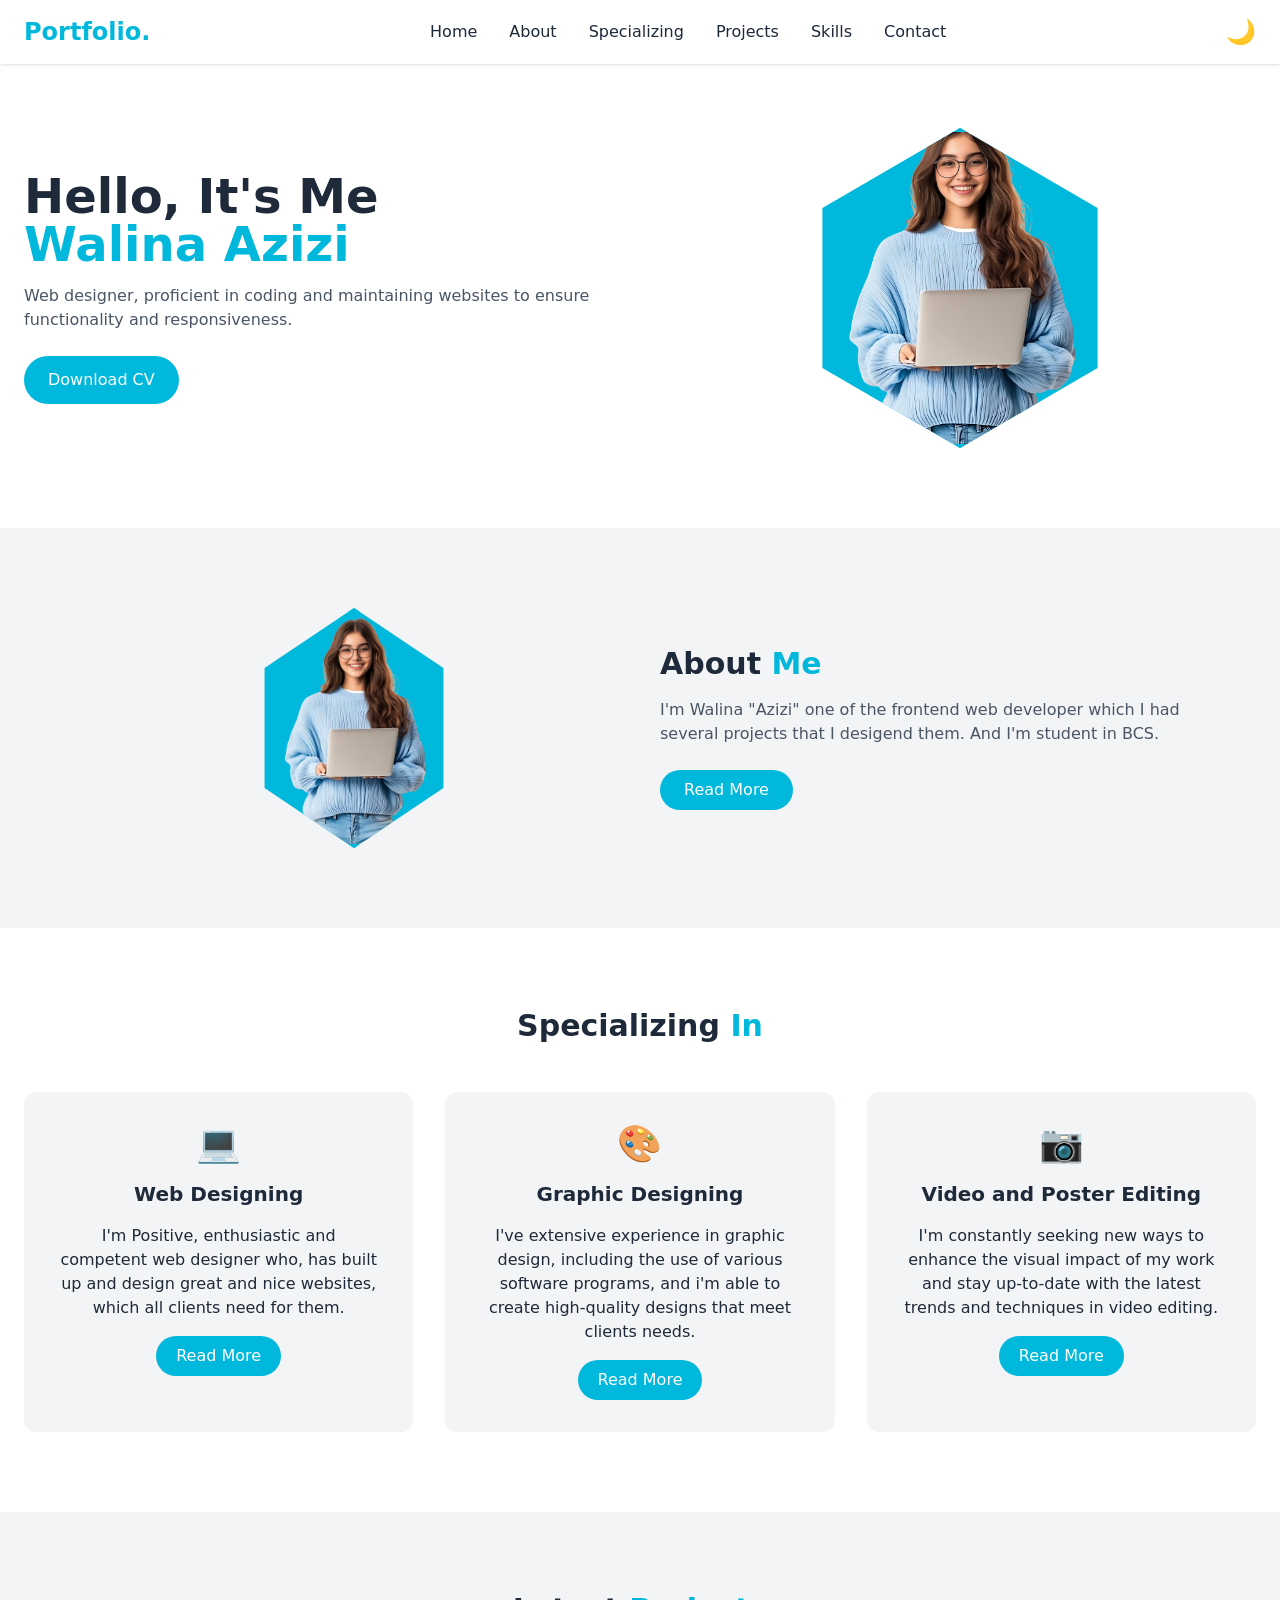
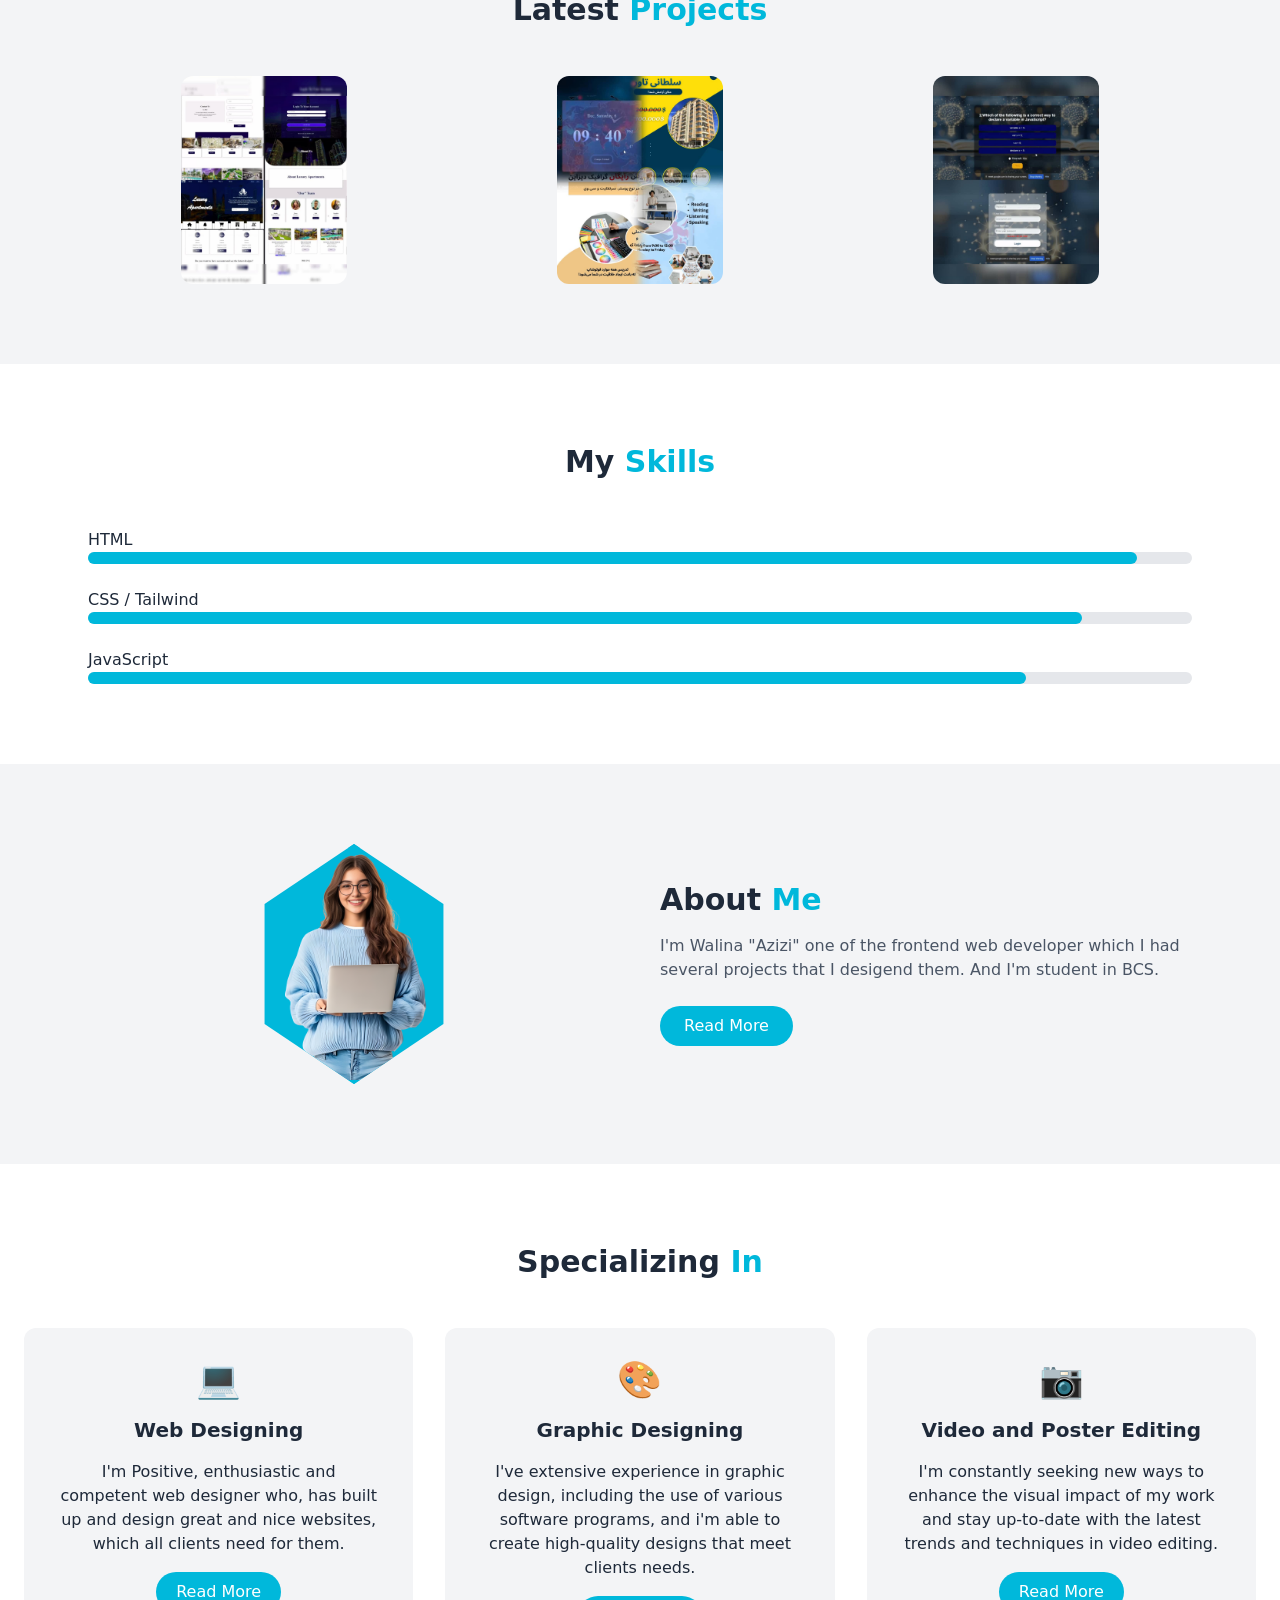
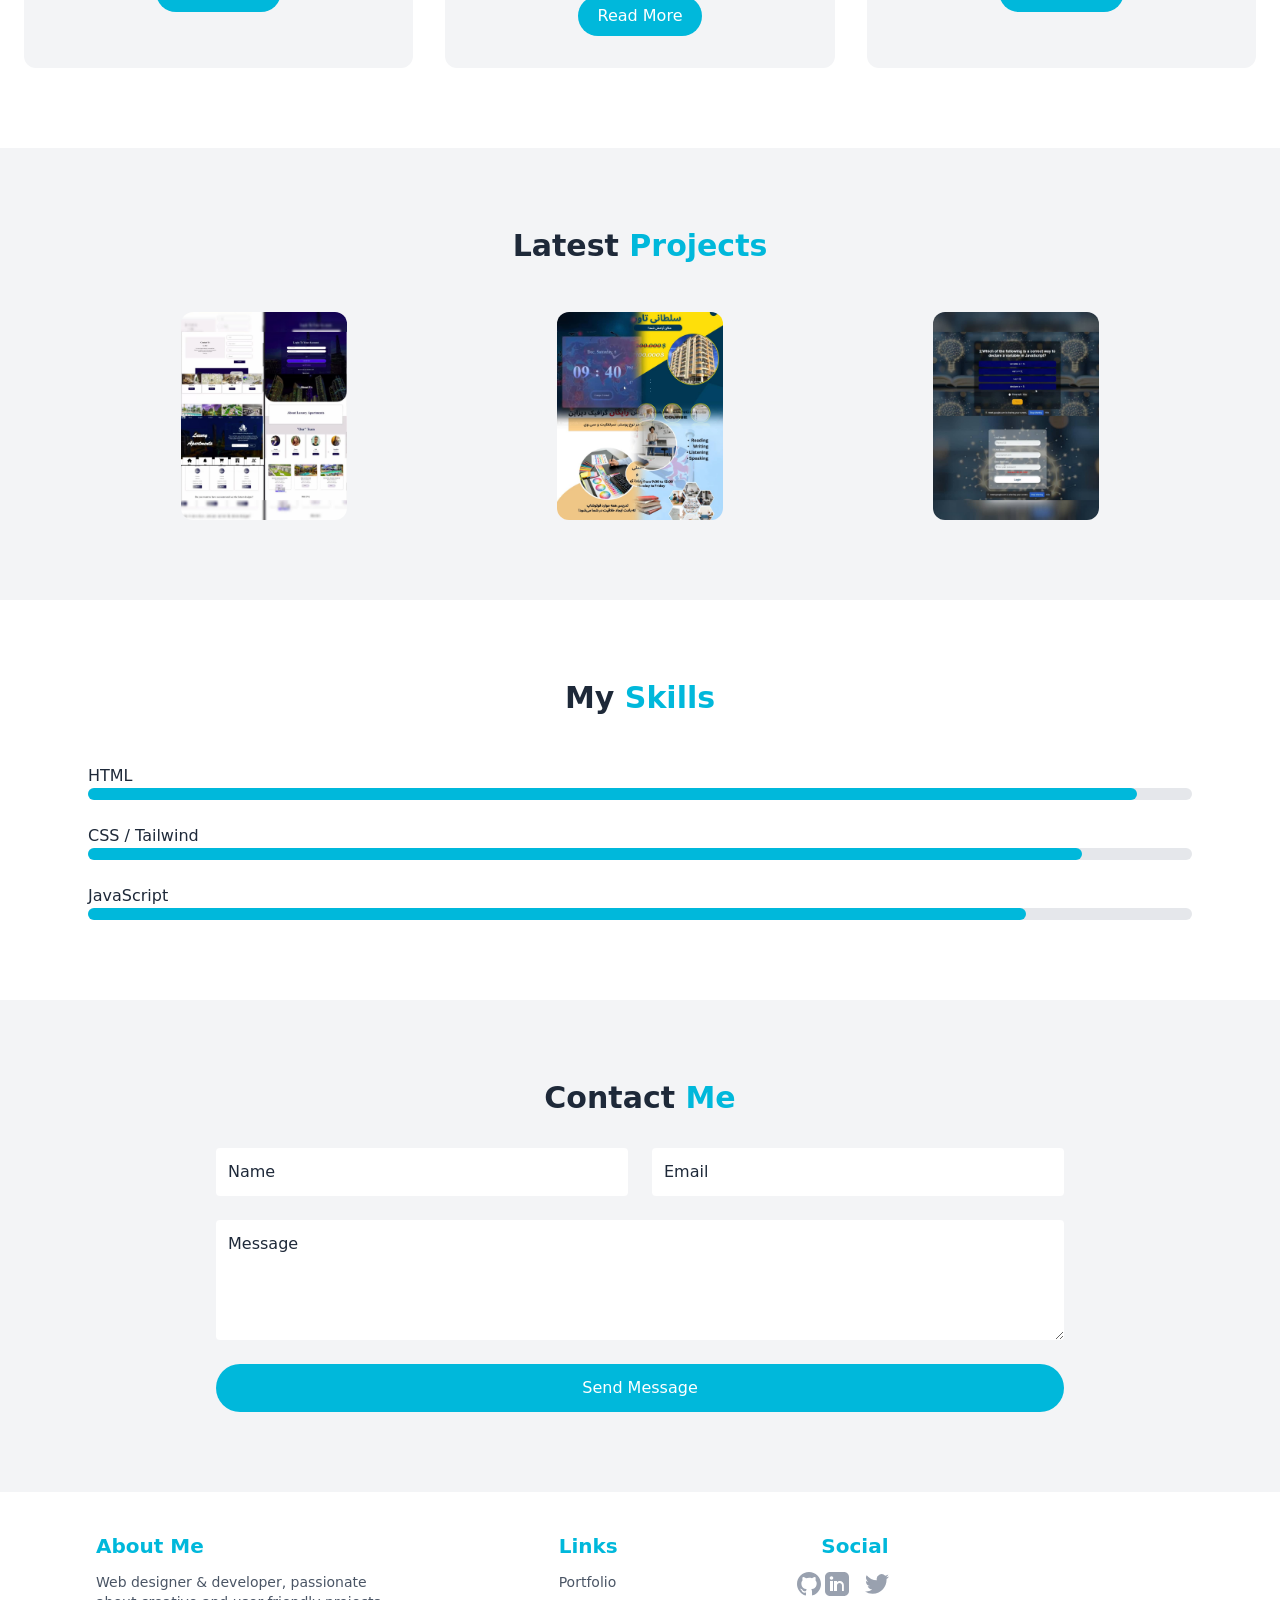
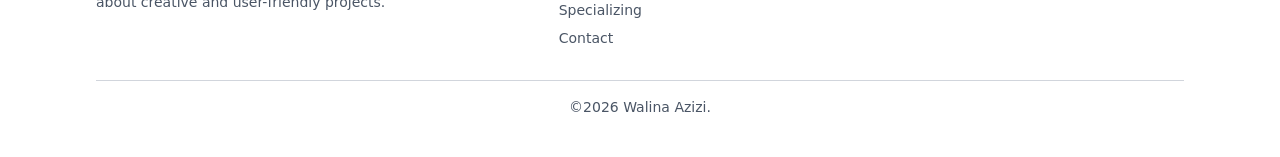
==== commit edd8267b: "add js link" ====
--- a/index.html
+++ b/index.html
@@ -1,38 +1,458 @@
 <!DOCTYPE html>
 <html lang="en">
 <head>
-    <meta charset="UTF-8">
-    <meta name="viewport" content="width=, initial-scale=1.0">
-    <title>Document</title>
+<meta charset="UTF-8">
+<meta name="viewport" content="width=device-width, initial-scale=1.0">
+<title>Walina Azizi Portfolio</title>
+<link rel="stylesheet" href="output.css" />
+<script>
+tailwind.config = { darkMode: 'class' }
+</script>
+
+<style>
+html { scroll-behavior: smooth; }
+/* Hexagon shape using clip-path */
+
+/* Hexagon with sharp top and bottom points */
+.hexagon {
+  clip-path: polygon(
+    50% 0%,    /* top point */
+    93% 25%,   /* top-right */
+    93% 75%,   /* bottom-right */
+    50% 100%,  /* bottom point */
+    7% 75%,    /* bottom-left */
+    7% 25%     /* top-left */
+  );
+}
+
+/* Glowing cyan shadow */
+.shadow-glow {
+  box-shadow: 0 0 20px rgba(14, 165, 233, 0.7), 0 0 40px rgba(14, 165, 233, 0.5);
+}
+
+</style>
+
 </head>
-<body>
-    <h1>This is my first project</h1>
-</body>
-</html>
-<!-- JAVASCRIPT -->
-<script>
-function toggleMenu(){
-document.getElementById('mobileMenu').classList.toggle('hidden')
-}
-
-function toggleTheme(){
-document.documentElement.classList.toggle('dark')
-let btn = document.getElementById('themeBtn')
-
-if(document.documentElement.classList.contains('dark')){
-btn.textContent = "☀"
-localStorage.setItem('theme','dark')
-}else{
-btn.textContent = "🌙"
-localStorage.setItem('theme','light')
-}
-}
-
-if(localStorage.getItem('theme')==='dark'){
-document.documentElement.classList.add('dark')
-document.getElementById('themeBtn').textContent="☀"
-}
-</script>
-
+
+<body class="bg-white dark:bg-[#0f172a] text-gray-800 dark:text-white transition duration-500">
+
+<!-- NAVBAR -->
+<nav class="fixed w-full bg-white/80 dark:bg-[#0f172a]/90 backdrop-blur z-50 shadow">
+<div class="max-w-7xl mx-auto px-6 py-4 flex justify-between items-center">
+
+<h1 class="text-2xl font-bold text-cyan-500">Portfolio.</h1>
+
+<ul class="hidden md:flex gap-8 font-medium">
+<li><a href="#home" class="hover:text-cyan-500">Home</a></li>
+<li><a href="#about" class="hover:text-cyan-500">About</a></li>
+<li><a href="#specializing" class="hover:text-cyan-500">Specializing</a></li>
+<li><a href="#projects" class="hover:text-cyan-500">Projects</a></li>
+<li><a href="#skills" class="hover:text-cyan-500">Skills</a></li>
+<li><a href="#contact" class="hover:text-cyan-500">Contact</a></li>
+</ul>
+
+<div class="flex items-center gap-4">
+<button onclick="toggleTheme()" id="themeBtn" class="text-2xl">
+🌙
+</button>
+
+<button onclick="toggleMenu()" class="md:hidden text-2xl">☰</button>
+</div>
+
+</div>
+
+<!-- Mobile Menu -->
+<div id="mobileMenu" class="hidden md:hidden bg-white dark:bg-[#0f172a] px-6 pb-4">
+<a href="#home" class="block py-2">Home</a>
+<a href="#about" class="block py-2">About</a>
+<a href="#specializing" class="block py-2">Specializing</a>
+<a href="#projects" class="block py-2">Projects</a>
+<a href="#skills" class="block py-2">Skills</a>
+<a href="#contact" class="block py-2">Contact</a>
+</div>
+</nav>
+
+
+<!-- HOME -->
+<section id="home" class="pt-32 pb-20 max-w-7xl mx-auto px-6 grid md:grid-cols-2 items-center gap-12">
+
+<div class="text-center md:text-left">
+<h2 class="text-4xl md:text-5xl font-bold mb-4">
+Hello, It's Me <br>
+<span class="text-cyan-500">Walina Azizi</span>
+</h2>
+
+<p class="mb-6 text-gray-600 dark:text-gray-300">
+Web designer, proficient in coding and maintaining websites to ensure functionality and responsiveness.
+</p>
+
+<button class="bg-cyan-500 text-white px-6 py-3 rounded-full hover:scale-105 transition">
+Download CV
+</button>
+</div>
+
+<div class="flex justify-center">
+<div class="hexagon w-60 h-60 md:w-80 md:h-80 border-4 border-cyan-500 shadow-glow bg-cyan-500 overflow-hidden flex items-center justify-center">
+<img src="img9.png" class="w-40 md:w-64 object-cover">
+</div>
+</div>
+
+</section>
+<!-- ABOUT -->
+<section id="about" class="bg-gray-100 dark:bg-[#1e293b] py-20">
+<div class="max-w-6xl mx-auto px-6 grid md:grid-cols-2 gap-10 items-center">
+
+<div class="flex justify-center">
+<div class="hexagon w-52 h-60 border-4 border-cyan-500 bg-cyan-500 overflow-hidden flex items-center justify-center">
+<img src="img9.png" class="w-40 object-cover">
+</div>
+</div>
+
+<div class="text-center md:text-left">
+<h3 class="text-3xl font-bold mb-4">
+About <span class="text-cyan-500">Me</span>
+</h3>
+<p class="mb-6 text-gray-600 dark:text-gray-300">
+I'm Walina "Azizi" one of the frontend web developer which I had several projects that I desigend them. And I'm student in BCS.
+</p>
+<button class="bg-cyan-500 text-white px-6 py-2 rounded-full">
+Read More
+</button>
+</div>
+
+</div>
+</section>
+
+<!--  Specializing -->
+<section id="specializing" class="py-20 max-w-7xl mx-auto px-6">
+<h3 class="text-3xl font-bold text-center mb-12">
+  Specializing <span class="text-cyan-500">In</span>
+</h3>
+
+<div class="grid md:grid-cols-3 gap-8">
+
+<div class="p-8 bg-gray-100 dark:bg-[#1e293b] rounded-xl text-center hover:scale-105 transition">
+<div class="text-4xl text-cyan-500 mb-4">💻</div>
+<h4 class="font-bold text-xl mb-4">Web Designing</h4>
+<p class="mb-4"> I'm Positive, enthusiastic and
+  competent web designer who,
+  has built up and design great and
+  nice websites, which all clients
+  need for them.</p>
+<button class="bg-cyan-500 text-white px-5 py-2 rounded-full">Read More</button>
+</div>
+
+<div class="p-8 bg-gray-100 dark:bg-[#1e293b] rounded-xl text-center hover:scale-105 transition">
+<div class="text-4xl text-cyan-500 mb-4">🎨</div>
+<h4 class="font-bold text-xl mb-4">Graphic Designing</h4>
+<p class="mb-4">I've extensive experience in graphic design, including the use of various
+  software programs, and i'm able
+  to create high-quality designs
+  that meet clients needs.</p>
+<button class="bg-cyan-500 text-white px-5 py-2 rounded-full">Read More</button>
+</div>
+
+<div class="p-8 bg-gray-100 dark:bg-[#1e293b] rounded-xl text-center hover:scale-105 transition">
+<div class="text-4xl text-cyan-500 mb-4">📷</div>
+<h4 class="font-bold text-xl mb-4">Video and Poster Editing</h4>
+<p class="mb-4">I'm constantly seeking new ways to
+  enhance the visual impact
+  of my work and stay up-to-date
+  with the latest trends and
+  techniques in video editing.</p>
+<button class="bg-cyan-500 text-white px-5 py-2 rounded-full">Read More</button>
+</div>
+
+</div>
+</section>
+
+
+<!-- PROJECTS  -->
+<section id="projects" class="py-20 bg-gray-100 dark:bg-[#1e293b]">
+<div class="max-w-6xl mx-auto px-6">
+
+<h3 class="text-3xl font-bold text-center mb-12">
+Latest <span class="text-cyan-500">Projects</span>
+</h3>
+
+<div class="grid sm:grid-cols-2 md:grid-cols-3 gap-6">
+
+<div class="rounded-xl overflow-hidden group relative max-w-xs mx-auto">
+<img src="project5.jpeg" class="w-full h-52 object-cover">
+<div class="absolute inset-0 bg-cyan-500/80 flex items-center justify-center opacity-0 group-hover:opacity-100 transition">
+<button class="bg-white text-black px-4 py-2 rounded-full text-sm">
+View
+</button>
+</div>
+</div>
+
+<div class="rounded-xl overflow-hidden group relative max-w-xs mx-auto">
+<img src="project2.jpeg" class="w-full h-52 object-cover">
+<div class="absolute inset-0 bg-cyan-500/80 flex items-center justify-center opacity-0 group-hover:opacity-100 transition">
+<button class="bg-white text-black px-4 py-2 rounded-full text-sm">
+View
+</button>
+</div>
+</div>
+
+<div class="rounded-xl overflow-hidden group relative max-w-xs mx-auto">
+<img src="project4.jpeg" class="w-full h-52 object-cover">
+<div class="absolute inset-0 bg-cyan-500/80 flex items-center justify-center opacity-0 group-hover:opacity-100 transition">
+<button class="bg-white text-black px-4 py-2 rounded-full text-sm">
+View
+</button>
+</div>
+</div>
+
+</div>
+</div>
+</section>
+
+<!-- SKILLS  -->
+<section id="skills" class="py-20 max-w-6xl mx-auto px-6">
+<h3 class="text-3xl font-bold text-center mb-12">
+My <span class="text-cyan-500">Skills</span>
+</h3>
+
+<div class="space-y-6">
+<div>
+<p>HTML</p>
+<div class="w-full bg-gray-200 dark:bg-gray-700 rounded-full h-3">
+<div class="bg-cyan-500 h-3 rounded-full w-[95%]"></div>
+</div>
+</div>
+
+<div>
+<p>CSS / Tailwind</p>
+<div class="w-full bg-gray-200 dark:bg-gray-700 rounded-full h-3">
+<div class="bg-cyan-500 h-3 rounded-full w-[90%]"></div>
+</div>
+</div>
+
+<div>
+<p>JavaScript</p>
+<div class="w-full bg-gray-200 dark:bg-gray-700 rounded-full h-3">
+<div class="bg-cyan-500 h-3 rounded-full w-[85%]"></div>
+</div>
+</div>
+</div>
+</section>
+<!-- ABOUT -->
+<section id="about" class="bg-gray-100 dark:bg-[#1e293b] py-20">
+<div class="max-w-6xl mx-auto px-6 grid md:grid-cols-2 gap-10 items-center">
+
+<div class="flex justify-center">
+<div class="hexagon w-52 h-60 border-4 border-cyan-500 bg-cyan-500 overflow-hidden flex items-center justify-center">
+<img src="img9.png" class="w-40 object-cover">
+</div>
+</div>
+
+<div class="text-center md:text-left">
+<h3 class="text-3xl font-bold mb-4">
+About <span class="text-cyan-500">Me</span>
+</h3>
+<p class="mb-6 text-gray-600 dark:text-gray-300">
+I'm Walina "Azizi" one of the frontend web developer which I had several projects that I desigend them. And I'm student in BCS.
+</p>
+<button class="bg-cyan-500 text-white px-6 py-2 rounded-full">
+Read More
+</button>
+</div>
+
+</div>
+</section>
+
+<!--  Specializing -->
+<section id="specializing" class="py-20 max-w-7xl mx-auto px-6">
+<h3 class="text-3xl font-bold text-center mb-12">
+  Specializing <span class="text-cyan-500">In</span>
+</h3>
+
+<div class="grid md:grid-cols-3 gap-8">
+
+<div class="p-8 bg-gray-100 dark:bg-[#1e293b] rounded-xl text-center hover:scale-105 transition">
+<div class="text-4xl text-cyan-500 mb-4">💻</div>
+<h4 class="font-bold text-xl mb-4">Web Designing</h4>
+<p class="mb-4"> I'm Positive, enthusiastic and
+  competent web designer who,
+  has built up and design great and
+  nice websites, which all clients
+  need for them.</p>
+<button class="bg-cyan-500 text-white px-5 py-2 rounded-full">Read More</button>
+</div>
+
+<div class="p-8 bg-gray-100 dark:bg-[#1e293b] rounded-xl text-center hover:scale-105 transition">
+<div class="text-4xl text-cyan-500 mb-4">🎨</div>
+<h4 class="font-bold text-xl mb-4">Graphic Designing</h4>
+<p class="mb-4">I've extensive experience in graphic design, including the use of various
+  software programs, and i'm able
+  to create high-quality designs
+  that meet clients needs.</p>
+<button class="bg-cyan-500 text-white px-5 py-2 rounded-full">Read More</button>
+</div>
+
+<div class="p-8 bg-gray-100 dark:bg-[#1e293b] rounded-xl text-center hover:scale-105 transition">
+<div class="text-4xl text-cyan-500 mb-4">📷</div>
+<h4 class="font-bold text-xl mb-4">Video and Poster Editing</h4>
+<p class="mb-4">I'm constantly seeking new ways to
+  enhance the visual impact
+  of my work and stay up-to-date
+  with the latest trends and
+  techniques in video editing.</p>
+<button class="bg-cyan-500 text-white px-5 py-2 rounded-full">Read More</button>
+</div>
+
+</div>
+</section>
+
+
+<!-- PROJECTS  -->
+<section id="projects" class="py-20 bg-gray-100 dark:bg-[#1e293b]">
+<div class="max-w-6xl mx-auto px-6">
+
+<h3 class="text-3xl font-bold text-center mb-12">
+Latest <span class="text-cyan-500">Projects</span>
+</h3>
+
+<div class="grid sm:grid-cols-2 md:grid-cols-3 gap-6">
+
+<div class="rounded-xl overflow-hidden group relative max-w-xs mx-auto">
+<img src="project5.jpeg" class="w-full h-52 object-cover">
+<div class="absolute inset-0 bg-cyan-500/80 flex items-center justify-center opacity-0 group-hover:opacity-100 transition">
+<button class="bg-white text-black px-4 py-2 rounded-full text-sm">
+View
+</button>
+</div>
+</div>
+
+<div class="rounded-xl overflow-hidden group relative max-w-xs mx-auto">
+<img src="project2.jpeg" class="w-full h-52 object-cover">
+<div class="absolute inset-0 bg-cyan-500/80 flex items-center justify-center opacity-0 group-hover:opacity-100 transition">
+<button class="bg-white text-black px-4 py-2 rounded-full text-sm">
+View
+</button>
+</div>
+</div>
+
+<div class="rounded-xl overflow-hidden group relative max-w-xs mx-auto">
+<img src="project4.jpeg" class="w-full h-52 object-cover">
+<div class="absolute inset-0 bg-cyan-500/80 flex items-center justify-center opacity-0 group-hover:opacity-100 transition">
+<button class="bg-white text-black px-4 py-2 rounded-full text-sm">
+View
+</button>
+</div>
+</div>
+
+</div>
+</div>
+</section>
+
+<!-- SKILLS  -->
+<section id="skills" class="py-20 max-w-6xl mx-auto px-6">
+<h3 class="text-3xl font-bold text-center mb-12">
+My <span class="text-cyan-500">Skills</span>
+</h3>
+
+<div class="space-y-6">
+<div>
+<p>HTML</p>
+<div class="w-full bg-gray-200 dark:bg-gray-700 rounded-full h-3">
+<div class="bg-cyan-500 h-3 rounded-full w-[95%]"></div>
+</div>
+</div>
+
+<div>
+<p>CSS / Tailwind</p>
+<div class="w-full bg-gray-200 dark:bg-gray-700 rounded-full h-3">
+<div class="bg-cyan-500 h-3 rounded-full w-[90%]"></div>
+</div>
+</div>
+
+<div>
+<p>JavaScript</p>
+<div class="w-full bg-gray-200 dark:bg-gray-700 rounded-full h-3">
+<div class="bg-cyan-500 h-3 rounded-full w-[85%]"></div>
+</div>
+</div>
+</div>
+</section>
+
+<!--  CONTACT -->
+<section id="contact" class="py-20 bg-gray-100 dark:bg-[#1e293b]">
+<div class="max-w-4xl mx-auto px-6">
+<h3 class="text-3xl font-bold text-center mb-8">
+Contact <span class="text-cyan-500">Me</span>
+</h3>
+
+<form class="grid md:grid-cols-2 gap-6">
+<input type="text" placeholder="Name" class="p-3 rounded bg-white dark:bg-[#0f172a]">
+<input type="email" placeholder="Email" class="p-3 rounded bg-white dark:bg-[#0f172a]">
+<textarea rows="4" placeholder="Message" class="md:col-span-2 p-3 rounded bg-white dark:bg-[#0f172a]"></textarea>
+<button class="md:col-span-2 bg-cyan-500 text-white py-3 rounded-full glow">
+Send Message
+</button>
+</form>
+</div>
+</section>
+
+<footer class="bg-white dark:bg-[#0f172a] text-gray-800 dark:text-gray-300 py-10 transition duration-500">
+  <div class="max-w-6xl mx-auto px-4 sm:px-6 lg:px-8">
+    
+    <div class="flex flex-col md:flex-row justify-between space-y-8 md:space-y-0">
+      
+      <!-- About -->
+      <div class="md:w-1/3">
+        <h3 class="text-xl font-semibold text-cyan-500 mb-3">About Me</h3>
+        <p class="text-gray-600 dark:text-gray-400 text-sm">
+          Web designer & developer, passionate <br> about creative and user-friendly projects.
+        </p>
+      </div>
+      
+      <!-- Links -->
+      <div class="md:w-1/3 ">
+        <h3 class="text-xl font-semibold text-cyan-500 mb-3">Links</h3>
+        <ul class="space-y-2 text-sm ">
+          <li><a href="#" class="text-gray-600 dark:text-gray-400 hover:text-cyan-500 transition">Portfolio</a></li>
+          <li><a href="#specializing" class="text-gray-600 dark:text-gray-400 hover:text-cyan-500 transition">Specializing</a></li>
+          <li><a href="#contact" class="text-gray-600 dark:text-gray-400 hover:text-cyan-500 transition">Contact</a></li>
+        </ul>
+      </div>
+      
+      <!-- Social -->
+      <div class="md:w-1/3 -ml-50">
+        <h3 class="text-xl font-semibold text-cyan-500 mb-3">Social</h3>
+        <div class="flex -ml-6 space-x-4">
+          <a href="#" class="text-gray-400 dark:text-gray-400 hover:text-cyan-500 transition">
+            <svg class="w-6 h-6 fill-current" viewBox="0 0 24 24">
+              <path d="M12 0C5.372 0 0 5.372 0 12c0 5.302 3.438 9.8 8.205 11.387.6.11.82-.26.82-.577v-2.234c-3.338.726-4.033-1.415-4.033-1.415-.546-1.387-1.333-1.756-1.333-1.756-1.089-.745.082-.729.082-.729 1.205.084 1.838 1.238 1.838 1.238 1.07 1.835 2.807 1.305 3.492.997.108-.775.418-1.305.762-1.605-2.665-.305-5.466-1.332-5.466-5.932 0-1.31.468-2.382 1.236-3.222-.123-.304-.536-1.524.117-3.176 0 0 1.008-.322 3.3 1.23a11.5 11.5 0 013.003-.403c1.02.005 2.047.138 3.003.403 2.292-1.552 3.297-1.23 3.297-1.23.655 1.652.242 2.872.12 3.176.77.84 1.236 1.912 1.236 3.222 0 4.61-2.804 5.624-5.475 5.921.43.37.823 1.096.823 2.207v3.277c0 .32.216.694.825.576C20.565 21.796 24 17.298 24 12c0-6.628-5.372-12-12-12z"/>
+            </svg>
+          </a>
+          <!-- LinkedIn Icon -->
+          <a href="#" class="text-gray-400 :text-cyan-500 transition">
+            <svg class="w-6 h-6 fill-current -ml-3" viewBox="0 0 24 24">
+              <path d="M19 0h-14c-2.761 0-5 2.239-5 5v14c0 2.761 2.239 5 5 5h14c2.761 0 5-2.239 5-5v-14c0-2.761-2.239-5-5-5zm-11 19h-3v-10h3v10zm-1.5-11.268c-.966 0-1.75-.785-1.75-1.75s.784-1.75 1.75-1.75 1.75.785 1.75 1.75-.784 1.75-1.75 1.75zm13.5 11.268h-3v-5.5c0-1.379-1.121-2.5-2.5-2.5s-2.5 1.121-2.5 2.5v5.5h-3v-10h3v1.367c.654-.897 1.724-1.367 2.854-1.367 2.206 0 4 1.794 4 4v6z"/>
+            </svg>
+          </a>
+          <!-- Twitter Icon -->
+          <a href="#" class="text-gray-400 hover:text-cyan-500 transition">
+            <svg class="w-6 h-6 fill-current" viewBox="0 0 24 24">
+              <path d="M24 4.557a9.83 9.83 0 01-2.828.775 4.932 4.932 0 002.165-2.724c-.951.564-2.005.974-3.127 1.195a4.918 4.918 0 00-8.384 4.482A13.945 13.945 0 011.671 3.149a4.918 4.918 0 001.523 6.574 4.902 4.902 0 01-2.229-.616v.061a4.918 4.918 0 003.946 4.827 4.902 4.902 0 01-2.224.085 4.918 4.918 0 004.588 3.417 9.867 9.867 0 01-6.102 2.104c-.395 0-.786-.023-1.17-.068a13.945 13.945 0 007.548 2.212c9.057 0 14.009-7.513 14.009-14.009 0-.213-.005-.425-.014-.636A10.012 10.012 0 0024 4.557z"/>
+            </svg>
+          </a>
+     
+        </div>
+      </div>
+
+    </div>
+
+    <!-- Bottom -->
+    <div class="mt-8 border-t border-gray-300 dark:border-gray-700 pt-4 text-center text-gray-600 dark:text-gray-400 text-sm">
+       &copy;2026 Walina Azizi.
+    </div>
+
+  </div>
+</footer>
+
+      <script src="script.js"></script>
 </body>
 </html>
